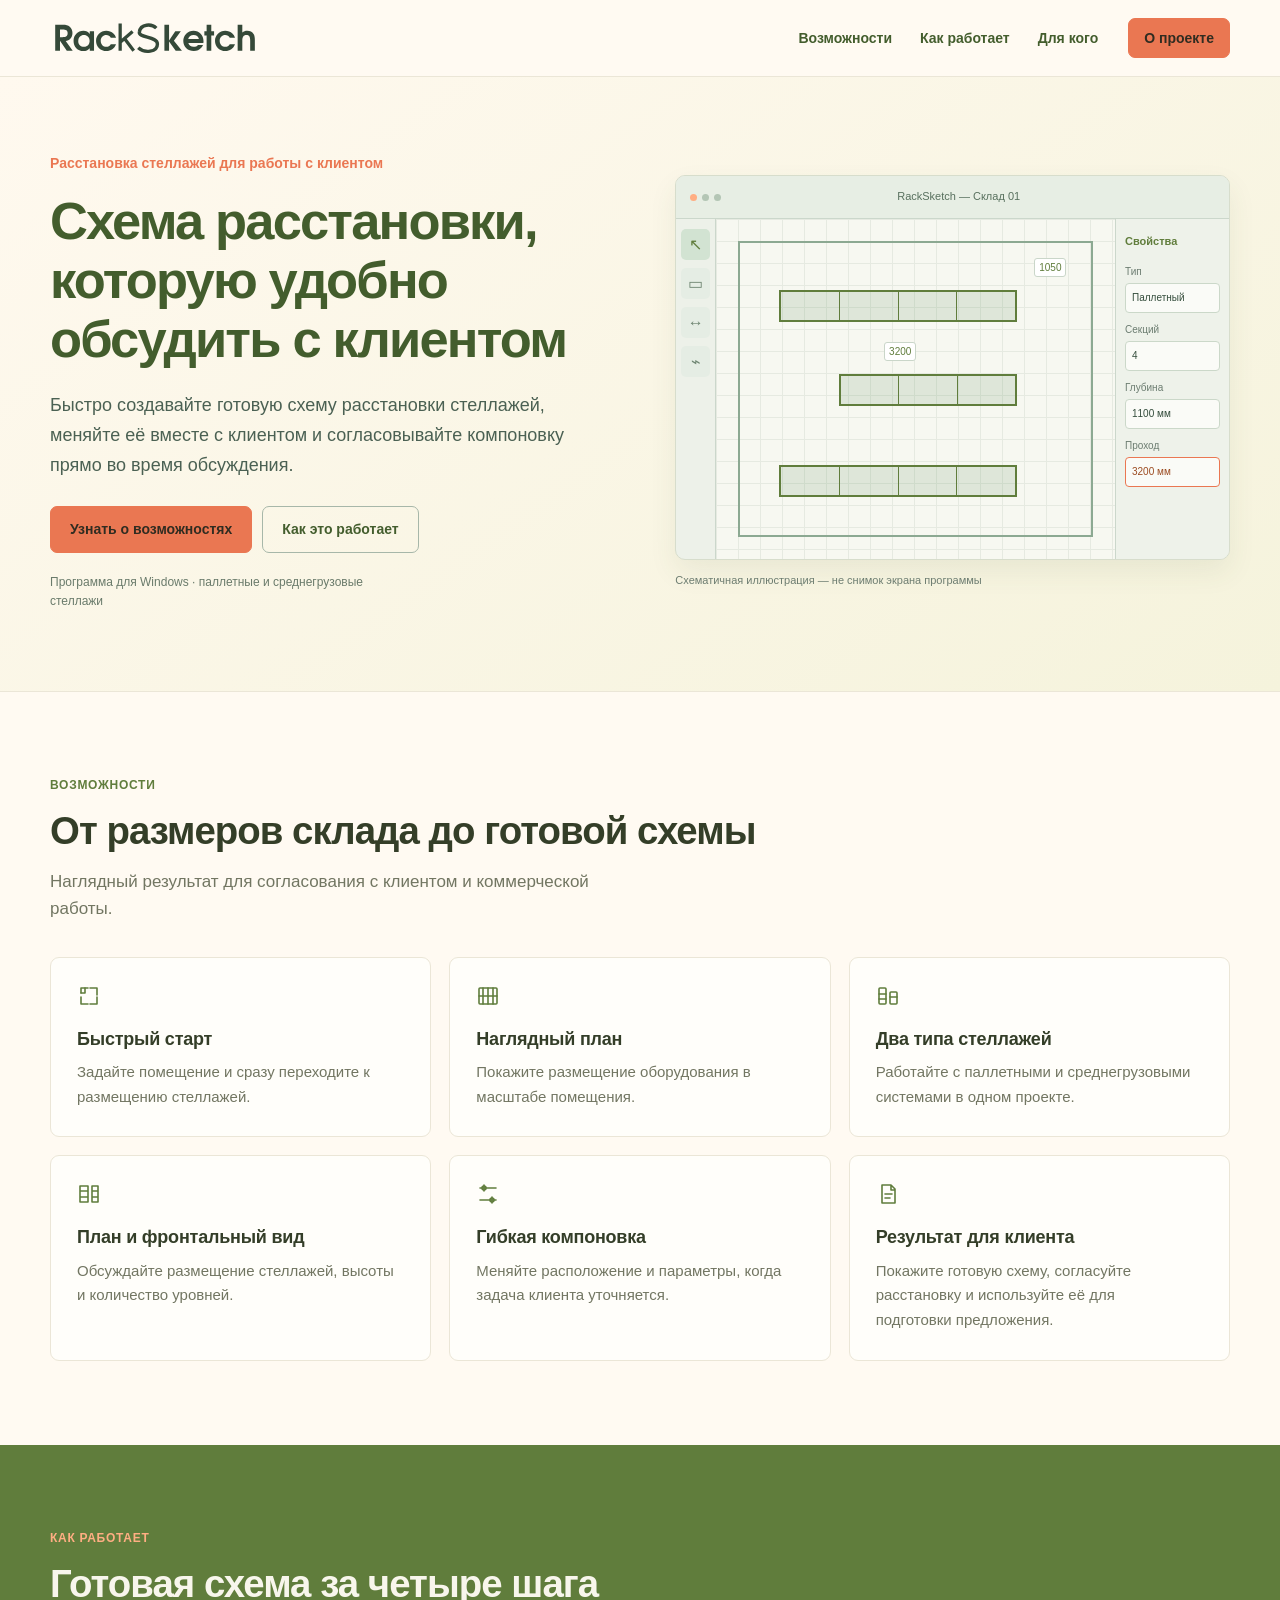
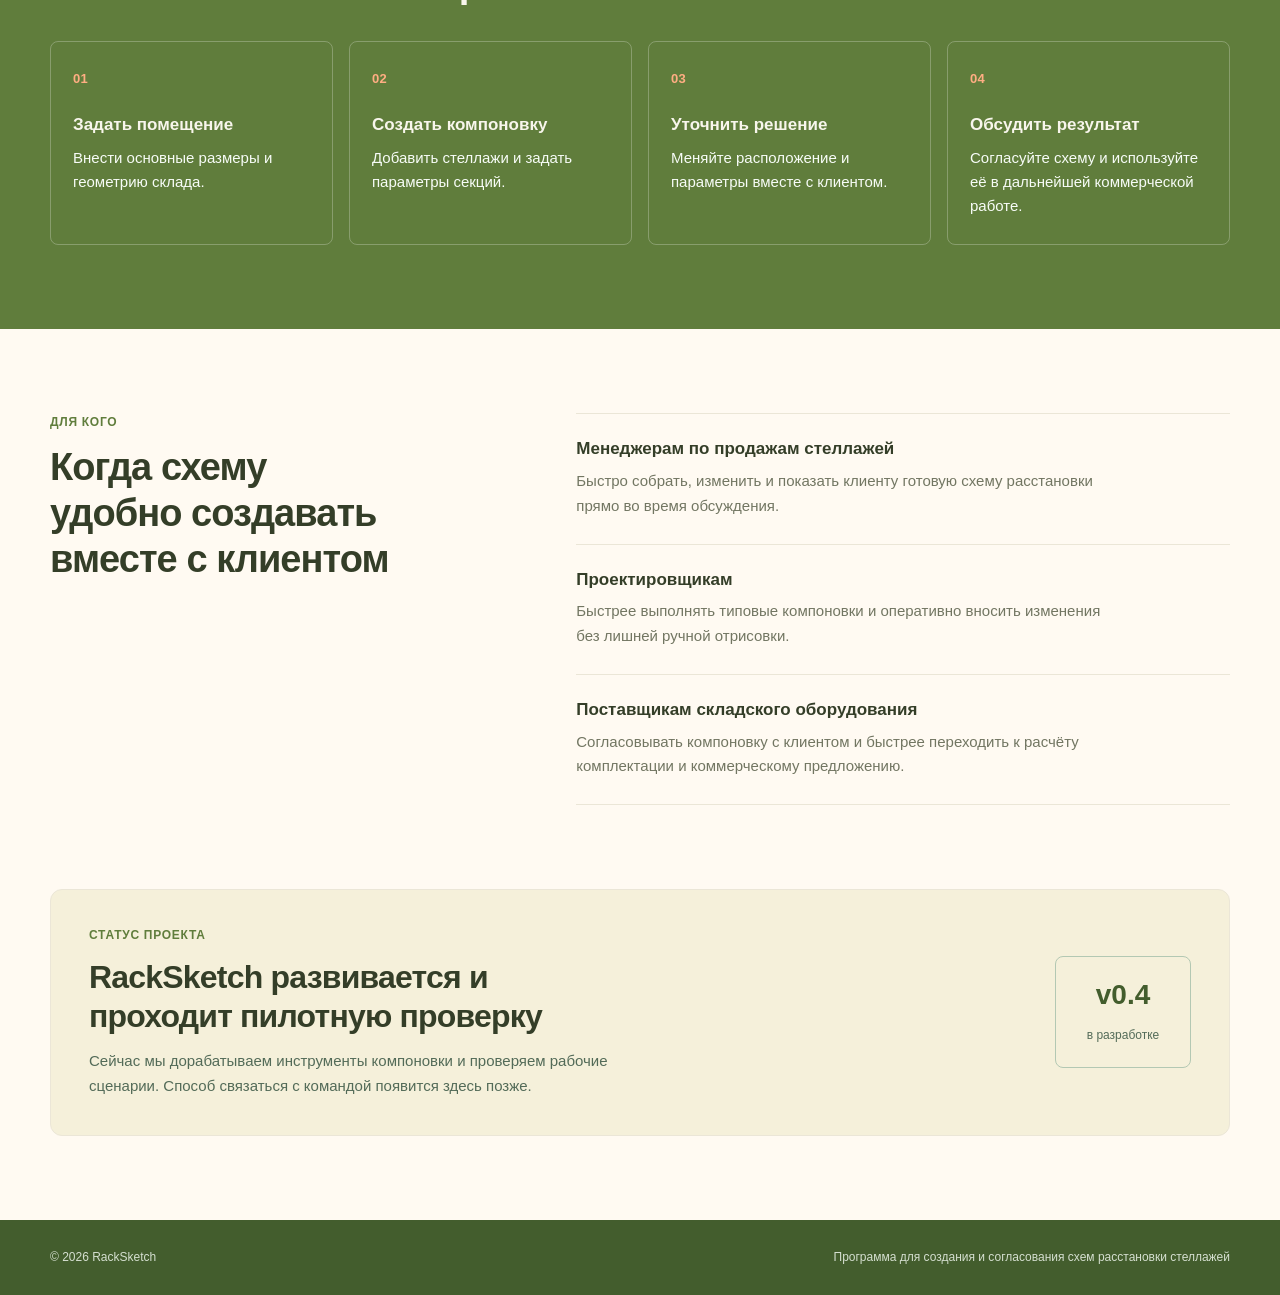
==== preview.html @ 608ad450 "Add files via upload" ====
<!doctype html>
<html lang="ru">
<head>
  <meta charset="utf-8">
  <meta name="viewport" content="width=device-width, initial-scale=1">
  <title>RackSketch — быстрая расстановка складских стеллажей</title>
  <meta name="description" content="RackSketch — программа для создания готовой схемы расстановки стеллажей. Меняйте компоновку вместе с клиентом и используйте согласованный вариант в коммерческой работе.">
  <meta name="theme-color" content="#607D3C">
  <link rel="icon" href="[data-uri]" type="image/svg+xml">
  <style>
/* RackSketch v0.5 — typography and spacing, olive/coral palette. */
:root {
  --forest: #607d3c;
  --forest-deep: #435d2d;
  --leaf: #799f4b;
  --orange: #ea7752;
  --orange-light: #ffae83;
  --cream: #fffaf2;
  --ink: #343e28;
  --muted: #727662;
  --line: #ebe6d7;
}

* { box-sizing: border-box; }
html { scroll-behavior: smooth; scroll-padding-top: 100px; }
body {
  margin: 0;
  font-family: 'Segoe UI', Arial, sans-serif;
  font-size: 16px;
  line-height: 1.6;
  color: var(--ink);
  background: var(--cream);
}
img, svg { max-width: 100%; }
a:focus-visible { outline: 3px solid var(--forest-deep); outline-offset: 5px; }
.container { width: min(1180px, calc(100% - 48px)); margin-inline: auto; }

/* The existing SVG is used intact. Its internal whitespace is allowed for here. */
.site-header {
  position: sticky;
  top: 0;
  z-index: 20;
  background: var(--cream);
  border-bottom: 1px solid var(--line);
}
.header-inner { min-height: 76px; display: flex; align-items: center; gap: 30px; }
.brand { display: inline-flex; align-items: center; flex: 0 0 auto; text-decoration: none; }
.brand-wordmark { display: block; height: 44px; width: auto; transform: translateY(-2px); }
.nav { display: flex; gap: 28px; margin-left: auto; }
.nav a { color: var(--forest-deep); text-decoration: none; font-size: 14px; font-weight: 600; }
.nav a:hover { text-decoration: underline; text-underline-offset: 5px; }
.button {
  display: inline-flex;
  align-items: center;
  justify-content: center;
  padding: 12px 19px;
  border: 1px solid var(--orange);
  border-radius: 7px;
  background: var(--orange);
  color: #302c21;
  text-decoration: none;
  font-size: 14px;
  font-weight: 650;
  line-height: 1.45;
  transition: background-color .15s ease, border-color .15s ease;
}
.button:hover { background: var(--orange-light); border-color: var(--orange-light); }
.button-small { font-size: 14px; padding: 9px 15px; }
.button-secondary { background: transparent; color: var(--forest-deep); border-color: #a7b7a9; }
.button-secondary:hover { background: #f5eed7; border-color: var(--forest); }

/* Hero: one dominant headline, with a quieter eyebrow and supporting copy. */
.hero {
  background: linear-gradient(145deg, #fff9ef, #f5f3dc);
  border-bottom: 1px solid var(--line);
  padding: 76px 0 80px;
}
.hero-grid { display: grid; grid-template-columns: minmax(0, 1.02fr) minmax(0, .98fr); gap: 48px; align-items: center; }
.hero-copy { min-width: 0; }
.eyebrow { margin-bottom: 14px; color: var(--forest); font-size: 12px; font-weight: 650; letter-spacing: .06em; line-height: 1.5; }
.hero-eyebrow { color: var(--orange); font-size: 14px; font-weight: 650; letter-spacing: 0; line-height: 1.5; margin-bottom: 18px; }
h1 {
  margin: 0 0 23px;
  color: var(--forest-deep);
  font-size: clamp(38px, 4.1vw, 54px);
  font-weight: 700;
  line-height: 1.12;
  letter-spacing: -.035em;
  text-wrap: balance;
}
.hero-text { max-width: 52ch; margin: 0 0 26px; color: #4b6153; font-size: 18px; line-height: 1.65; }
.hero-actions { display: flex; gap: 10px; flex-wrap: wrap; }
.hero-note { max-width: 52ch; margin-top: 20px; color: #6a7b6b; font-size: 12px; line-height: 1.6; }

/* Keep the existing schematic, give it stable geometry and a normal caption. */
.product-preview { min-width: 0; margin: 0; }
.app-card { border: 1px solid #d7ddcc; border-radius: 10px; overflow: hidden; background: #edf1e9; box-shadow: 0 12px 28px rgb(67 93 45 / 8%); }
.mockup-caption { margin-top: 12px; color: #6d7d71; font-size: 11px; line-height: 1.55; text-align: left; }
.app-topbar { min-height: 43px; display: flex; align-items: center; gap: 12px; padding: 0 14px; border-bottom: 1px solid #cbd7cb; background: #e7eee4; }
.dots { display: flex; gap: 5px; flex-shrink: 0; }
.dots span { width: 7px; height: 7px; border-radius: 50%; background: #b4c6b5; }
.dots span:first-child { background: var(--orange-light); }
.app-title { margin-inline: auto; padding-right: 31px; color: #58705e; font-size: 11px; }
.app-body { display: grid; grid-template-columns: 40px minmax(0, 1fr) 114px; height: 340px; }
.toolbar { border-right: 1px solid #cbd7cb; padding: 10px 5px; }
.tool { height: 31px; margin-bottom: 8px; border-radius: 5px; display: grid; place-items: center; color: #6f8672; background: #e5ede4; }
.tool.active { background: #d2e3d2; color: var(--forest); }
.canvas { min-width: 0; position: relative; padding: 22px; background-color: #f7f8f1; background-image: linear-gradient(#e6eae1 1px, transparent 1px), linear-gradient(90deg, #e6eae1 1px, transparent 1px); background-size: 22px 22px; }
.room { position: relative; height: 100%; border: 2px solid #8ca992; }
.rack { position: absolute; width: 68%; height: 32px; border: 2px solid var(--forest); background: rgb(94 143 96 / 17%); display: flex; }
.rack span { flex: 1; min-width: 0; border-right: 1px solid var(--forest); }
.rack span:last-child { border-right: 0; }
.r1 { left: 11%; top: 16%; }
.r2 { left: 28%; top: 45%; width: 51%; }
.r3 { left: 11%; bottom: 13%; }
.dimension { position: absolute; font-size: 10px; line-height: 1.3; color: var(--forest); background: #fff; padding: 2px 4px; border: 1px solid #cad6c9; border-radius: 3px; }
.d1 { left: 41%; top: 34%; }
.d2 { right: 7%; top: 5%; }
.properties { border-left: 1px solid #cbd7cb; padding: 14px 9px; color: #6b7c70; font-size: 10px; background: #eef2ea; }
.prop-title { font-size: 11px; color: var(--forest); font-weight: 650; margin-bottom: 13px; }
.properties label { display: block; margin-top: 9px; }
.field { margin-top: 3px; padding: 6px; background: #fafbf7; border: 1px solid #cbd8c9; border-radius: 4px; color: #344d3c; }
.field.accent { border-color: var(--orange); color: #9c4c22; }

/* The same six cards and four steps, with a common type scale. */
.section { padding: 84px 0; }
.section-heading { max-width: 730px; margin-bottom: 34px; }
.section-heading h2, .two-col h2, .demo-box h2 {
  margin: 0 0 14px;
  font-size: clamp(30px, 3vw, 40px);
  font-weight: 650;
  line-height: 1.2;
  letter-spacing: -.025em;
  text-wrap: balance;
}
.section-heading p { max-width: 64ch; margin: 0; color: var(--muted); font-size: 17px; line-height: 1.6; }
.feature-grid { display: grid; grid-template-columns: repeat(3, minmax(0, 1fr)); gap: 18px; }
.feature-card { padding: 25px 26px 27px; border: 1px solid var(--line); border-radius: 9px; background: #fffefa; }
.feature-card .icon { display: flex; align-items: center; width: 26px; height: 26px; color: var(--forest); }
.feature-card .icon svg { display: block; width: 24px; height: 24px; }
.feature-card h3 { margin: 18px 0 9px; font-size: 18px; font-weight: 650; line-height: 1.35; letter-spacing: -.012em; }
.feature-card p { max-width: 38ch; margin: 0; color: var(--muted); font-size: 15px; line-height: 1.65; }
.section-dark { background: var(--forest); color: #f8f6ec; }
.section-dark .eyebrow { color: var(--orange-light); }
.steps { display: grid; grid-template-columns: repeat(4, minmax(0, 1fr)); gap: 16px; }
.step { padding: 23px 22px 26px; border: 1px solid rgb(255 255 255 / 25%); border-radius: 8px; background: transparent; }
.step span { font-size: 13px; color: var(--orange-light); font-weight: 650; font-variant-numeric: tabular-nums; letter-spacing: .02em; }
.step h3 { margin: 22px 0 10px; font-size: 17px; font-weight: 650; line-height: 1.4; }
.step p { margin: 0; color: #f7fcf7; font-size: 15px; line-height: 1.6; }

/* Long audience copy needs one readable column within each row. */
.two-col { display: grid; grid-template-columns: .82fr 1.18fr; gap: 72px; align-items: start; }
.two-col h2 { max-width: 20ch; font-size: clamp(30px, 3vw, 38px); }
.audience-list { border-top: 1px solid var(--line); }
.audience-list > div { display: grid; gap: 8px; padding: 23px 0 25px; border-bottom: 1px solid var(--line); }
.audience-list strong { font-size: 17px; font-weight: 650; line-height: 1.4; }
.audience-list span { max-width: 65ch; color: var(--muted); font-size: 15px; line-height: 1.65; }
.demo-section { padding-top: 0; }
.demo-box { display: flex; align-items: center; justify-content: space-between; gap: 38px; padding: 36px 38px; border-radius: 12px; background: #f5f0da; border: 1px solid var(--line); }
.demo-box h2 { max-width: 36ch; font-size: clamp(26px, 2.5vw, 32px); }
.demo-box p { max-width: 67ch; margin: 14px 0 0; color: #536b58; font-size: 15px; line-height: 1.65; }
.demo-badge { flex: 0 0 136px; text-align: center; padding: 20px 14px; border: 1px solid #b3c8b3; border-radius: 8px; font-size: 28px; font-weight: 650; line-height: 1.25; color: var(--forest-deep); }
.demo-badge span { display: inline-block; margin-top: 7px; font-size: 12px; font-weight: 500; color: #536b58; }
footer { padding: 28px 0; background: var(--forest-deep); color: #d5dfd0; font-size: 12px; line-height: 1.6; }
.footer-inner { display: flex; align-items: baseline; justify-content: space-between; gap: 20px; }

@media (max-width: 1050px) {
  .hero-grid { gap: 30px; }
  .hero-actions { gap: 9px; }
  .app-body { grid-template-columns: 34px minmax(0, 1fr) 96px; height: 315px; }
  .canvas { padding: 15px; }
  .properties { padding-inline: 7px; }
  .two-col { gap: 44px; }
  .step { padding-inline: 18px; }
}
@media (max-width: 850px) {
  .nav { display: none; }
  .header-inner > .button { margin-left: auto; }
  .hero { padding: 60px 0 64px; }
  .hero-grid { grid-template-columns: 1fr; gap: 36px; }
  .hero-copy { max-width: 650px; }
  h1 { max-width: 22ch; font-size: clamp(38px, 6.5vw, 52px); }
  .product-preview { width: 100%; max-width: 650px; }
  .app-body { height: 335px; grid-template-columns: 40px minmax(0, 1fr) 120px; }
  .canvas { padding: 22px; }
  .feature-grid, .steps { grid-template-columns: repeat(2, minmax(0, 1fr)); }
  .two-col { grid-template-columns: 1fr; gap: 24px; }
  .two-col h2 { max-width: 28ch; margin-bottom: 0; }
}
@media (max-width: 620px) {
  .container { width: calc(100% - 36px); }
  .header-inner { min-height: 68px; gap: 14px; }
  .brand-wordmark { height: 40px; }
  .button-small { display: none; }
  .hero { padding: 42px 0 50px; }
  .hero-grid { gap: 30px; }
  .hero-eyebrow { max-width: 35ch; font-size: 14px; line-height: 1.55; margin-bottom: 15px; }
  h1 { font-size: clamp(34px, 8.6vw, 45px); letter-spacing: -.028em; line-height: 1.14; margin-bottom: 20px; }
  .hero-text { font-size: 17px; line-height: 1.6; margin-bottom: 23px; }
  .hero-note { font-size: 12px; margin-top: 18px; }
  .button { padding: 11px 15px; }
  .app-body { grid-template-columns: 34px minmax(0, 1fr); height: 278px; }
  .properties { display: none; }
  .canvas { padding: 17px; }
  .rack { height: 28px; }
  .mockup-caption { max-width: 42ch; font-size: 11px; }
  .section { padding: 60px 0; }
  .section-heading { margin-bottom: 27px; }
  .section-heading h2, .two-col h2 { font-size: 30px; letter-spacing: -.023em; }
  .section-heading p { font-size: 16px; }
  .feature-grid, .steps { grid-template-columns: 1fr; gap: 13px; }
  .feature-card { padding: 23px; }
  .feature-card h3 { margin-top: 14px; }
  .step { padding: 22px 23px 24px; }
  .step h3 { margin-top: 14px; }
  .audience-list > div { padding-block: 21px; }
  .demo-section { padding-top: 0; }
  .demo-box { padding: 27px 24px; flex-direction: column; align-items: flex-start; gap: 25px; }
  .demo-box h2 { font-size: 27px; }
  .demo-badge { flex-basis: auto; min-width: 130px; padding: 15px 20px; font-size: 25px; }
  .footer-inner { flex-direction: column; gap: 8px; }
}
@media (prefers-reduced-motion: reduce) {
  html { scroll-behavior: auto; }
  .button { transition: none; }
}

</style>
</head>
<body>
  <header class="site-header">
    <div class="container header-inner">
      <a class="brand" href="#top" aria-label="RackSketch">
        <img class="brand-wordmark" src="[data-uri]" width="370" height="78" alt="">
      </a>
      <nav class="nav" aria-label="Разделы сайта">
        <a href="#features">Возможности</a>
        <a href="#workflow">Как работает</a>
        <a href="#audience">Для кого</a>
      </nav>
      <a class="button button-small" href="#demo">О проекте</a>
    </div>
  </header>

  <main id="top">
    <section class="hero">
      <div class="container hero-grid">
        <div class="hero-copy">
          <div class="eyebrow hero-eyebrow">Расстановка стеллажей для работы с клиентом</div>
          <h1>Схема расстановки, которую удобно обсудить с клиентом</h1>
          <p class="hero-text">
            Быстро создавайте готовую схему расстановки стеллажей, меняйте её вместе с клиентом
            и согласовывайте компоновку прямо во время обсуждения.
          </p>
          <div class="hero-actions">
            <a class="button" href="#features">Узнать о возможностях</a>
            <a class="button button-secondary" href="#workflow">Как это работает</a>
          </div>
          <div class="hero-note">
            Программа для Windows · паллетные и среднегрузовые стеллажи
          </div>
        </div>

        <figure class="product-preview">
        <div class="app-card" role="img" aria-label="Схематичная иллюстрация плана склада со стеллажами">
          <div class="app-topbar">
            <div class="dots"><span></span><span></span><span></span></div>
            <div class="app-title">RackSketch — Склад 01</div>
          </div>
          <div class="app-body">
            <aside class="toolbar">
              <div class="tool active">↖</div>
              <div class="tool">▭</div>
              <div class="tool">↔</div>
              <div class="tool">⌁</div>
            </aside>
            <div class="canvas">
              <div class="room">
                <div class="rack r1"><span></span><span></span><span></span><span></span></div>
                <div class="rack r2"><span></span><span></span><span></span></div>
                <div class="rack r3"><span></span><span></span><span></span><span></span></div>
                <div class="dimension d1">3200</div>
                <div class="dimension d2">1050</div>
              </div>
            </div>
            <aside class="properties">
              <div class="prop-title">Свойства</div>
              <label>Тип</label><div class="field">Паллетный</div>
              <label>Секций</label><div class="field">4</div>
              <label>Глубина</label><div class="field">1100 мм</div>
              <label>Проход</label><div class="field accent">3200 мм</div>
            </aside>
          </div>
        </div>
        <figcaption class="mockup-caption">Схематичная иллюстрация — не снимок экрана программы</figcaption>
        </figure>
      </div>
    </section>

    <section class="section" id="features">
      <div class="container">
        <div class="section-heading">
          <div class="eyebrow">ВОЗМОЖНОСТИ</div>
          <h2>От размеров склада до готовой схемы</h2>
          <p>Наглядный результат для согласования с клиентом и коммерческой работы.</p>
        </div>
        <div class="feature-grid">
          <article class="feature-card">
            <div class="icon" aria-hidden="true"><svg viewBox="0 0 24 24" fill="none" stroke="currentColor" stroke-width="1.6" stroke-linecap="round" stroke-linejoin="round"><path d="M4 9V4h7m2 0h7v7m0 2v7h-7m-2 0H4v-7"/><path d="M4 9h4V4"/></svg></div>
            <h3>Быстрый старт</h3>
            <p>Задайте помещение и сразу переходите к размещению стеллажей.</p>
          </article>
          <article class="feature-card">
            <div class="icon" aria-hidden="true"><svg viewBox="0 0 24 24" fill="none" stroke="currentColor" stroke-width="1.6" stroke-linecap="round" stroke-linejoin="round"><rect x="3" y="4" width="18" height="16" rx="1"/><path d="M7 4v16m5-16v16m5-16v16M3 12h18"/></svg></div>
            <h3>Наглядный план</h3>
            <p>Покажите размещение оборудования в масштабе помещения.</p>
          </article>
          <article class="feature-card">
            <div class="icon" aria-hidden="true"><svg viewBox="0 0 24 24" fill="none" stroke="currentColor" stroke-width="1.6" stroke-linecap="round" stroke-linejoin="round"><rect x="3" y="4" width="7" height="16" rx="1"/><rect x="14" y="8" width="7" height="12" rx="1"/><path d="M3 10h7m-7 5h7m4-2h7"/></svg></div>
            <h3>Два типа стеллажей</h3>
            <p>Работайте с паллетными и среднегрузовыми системами в одном проекте.</p>
          </article>
          <article class="feature-card">
            <div class="icon" aria-hidden="true"><svg viewBox="0 0 24 24" fill="none" stroke="currentColor" stroke-width="1.6" stroke-linecap="round" stroke-linejoin="round"><path d="M3 4h8v16H3zM15 4h6v16h-6zM3 9h8m-8 6h8m4-6h6m-6 6h6"/></svg></div>
            <h3>План и фронтальный вид</h3>
            <p>Обсуждайте размещение стеллажей, высоты и количество уровней.</p>
          </article>
          <article class="feature-card">
            <div class="icon" aria-hidden="true"><svg viewBox="0 0 24 24" fill="none" stroke="currentColor" stroke-width="1.6" stroke-linecap="round" stroke-linejoin="round"><path d="M4 6h16M4 18h16M8 3v6m8 6v6"/><circle cx="8" cy="6" r="2"/><circle cx="16" cy="18" r="2"/></svg></div>
            <h3>Гибкая компоновка</h3>
            <p>Меняйте расположение и параметры, когда задача клиента уточняется.</p>
          </article>
          <article class="feature-card">
            <div class="icon" aria-hidden="true"><svg viewBox="0 0 24 24" fill="none" stroke="currentColor" stroke-width="1.6" stroke-linecap="round" stroke-linejoin="round"><path d="M6 3h9l4 4v14H6zM15 3v5h4M9 12h7m-7 4h5"/></svg></div>
            <h3>Результат для клиента</h3>
            <p>Покажите готовую схему, согласуйте расстановку и используйте её для подготовки предложения.</p>
          </article>
        </div>
      </div>
    </section>

    <section class="section section-dark" id="workflow">
      <div class="container">
        <div class="section-heading">
          <div class="eyebrow">КАК РАБОТАЕТ</div>
          <h2>Готовая схема за четыре шага</h2>
        </div>
        <div class="steps">
          <div class="step"><span>01</span><h3>Задать помещение</h3><p>Внести основные размеры и геометрию склада.</p></div>
          <div class="step"><span>02</span><h3>Создать компоновку</h3><p>Добавить стеллажи и задать параметры секций.</p></div>
          <div class="step"><span>03</span><h3>Уточнить решение</h3><p>Меняйте расположение и параметры вместе с клиентом.</p></div>
          <div class="step"><span>04</span><h3>Обсудить результат</h3><p>Согласуйте схему и используйте её в дальнейшей коммерческой работе.</p></div>
        </div>
      </div>
    </section>

    <section class="section" id="audience">
      <div class="container two-col">
        <div>
          <div class="eyebrow">ДЛЯ КОГО</div>
          <h2>Когда схему удобно создавать вместе с клиентом</h2>
        </div>
        <div class="audience-list">
          <div><strong>Менеджерам по продажам стеллажей</strong><span>Быстро собрать, изменить и показать клиенту готовую схему расстановки прямо во время обсуждения.</span></div>
          <div><strong>Проектировщикам</strong><span>Быстрее выполнять типовые компоновки и оперативно вносить изменения без лишней ручной отрисовки.</span></div>
          <div><strong>Поставщикам складского оборудования</strong><span>Согласовывать компоновку с клиентом и быстрее переходить к расчёту комплектации и коммерческому предложению.</span></div>
        </div>
      </div>
    </section>

    <section class="section demo-section" id="demo">
      <div class="container demo-box">
        <div>
          <div class="eyebrow">СТАТУС ПРОЕКТА</div>
          <h2>RackSketch развивается и проходит пилотную проверку</h2>
          <p>
            Сейчас мы дорабатываем инструменты компоновки и проверяем рабочие сценарии.
            Способ связаться с командой появится здесь позже.
          </p>
        </div>
        <div class="demo-badge">v0.4<br><span>в разработке</span></div>
      </div>
    </section>
  </main>

  <footer>
    <div class="container footer-inner">
      <span>© 2026 RackSketch</span>
      <span>Программа для создания и согласования схем расстановки стеллажей</span>
    </div>
  </footer>
</body>
</html>
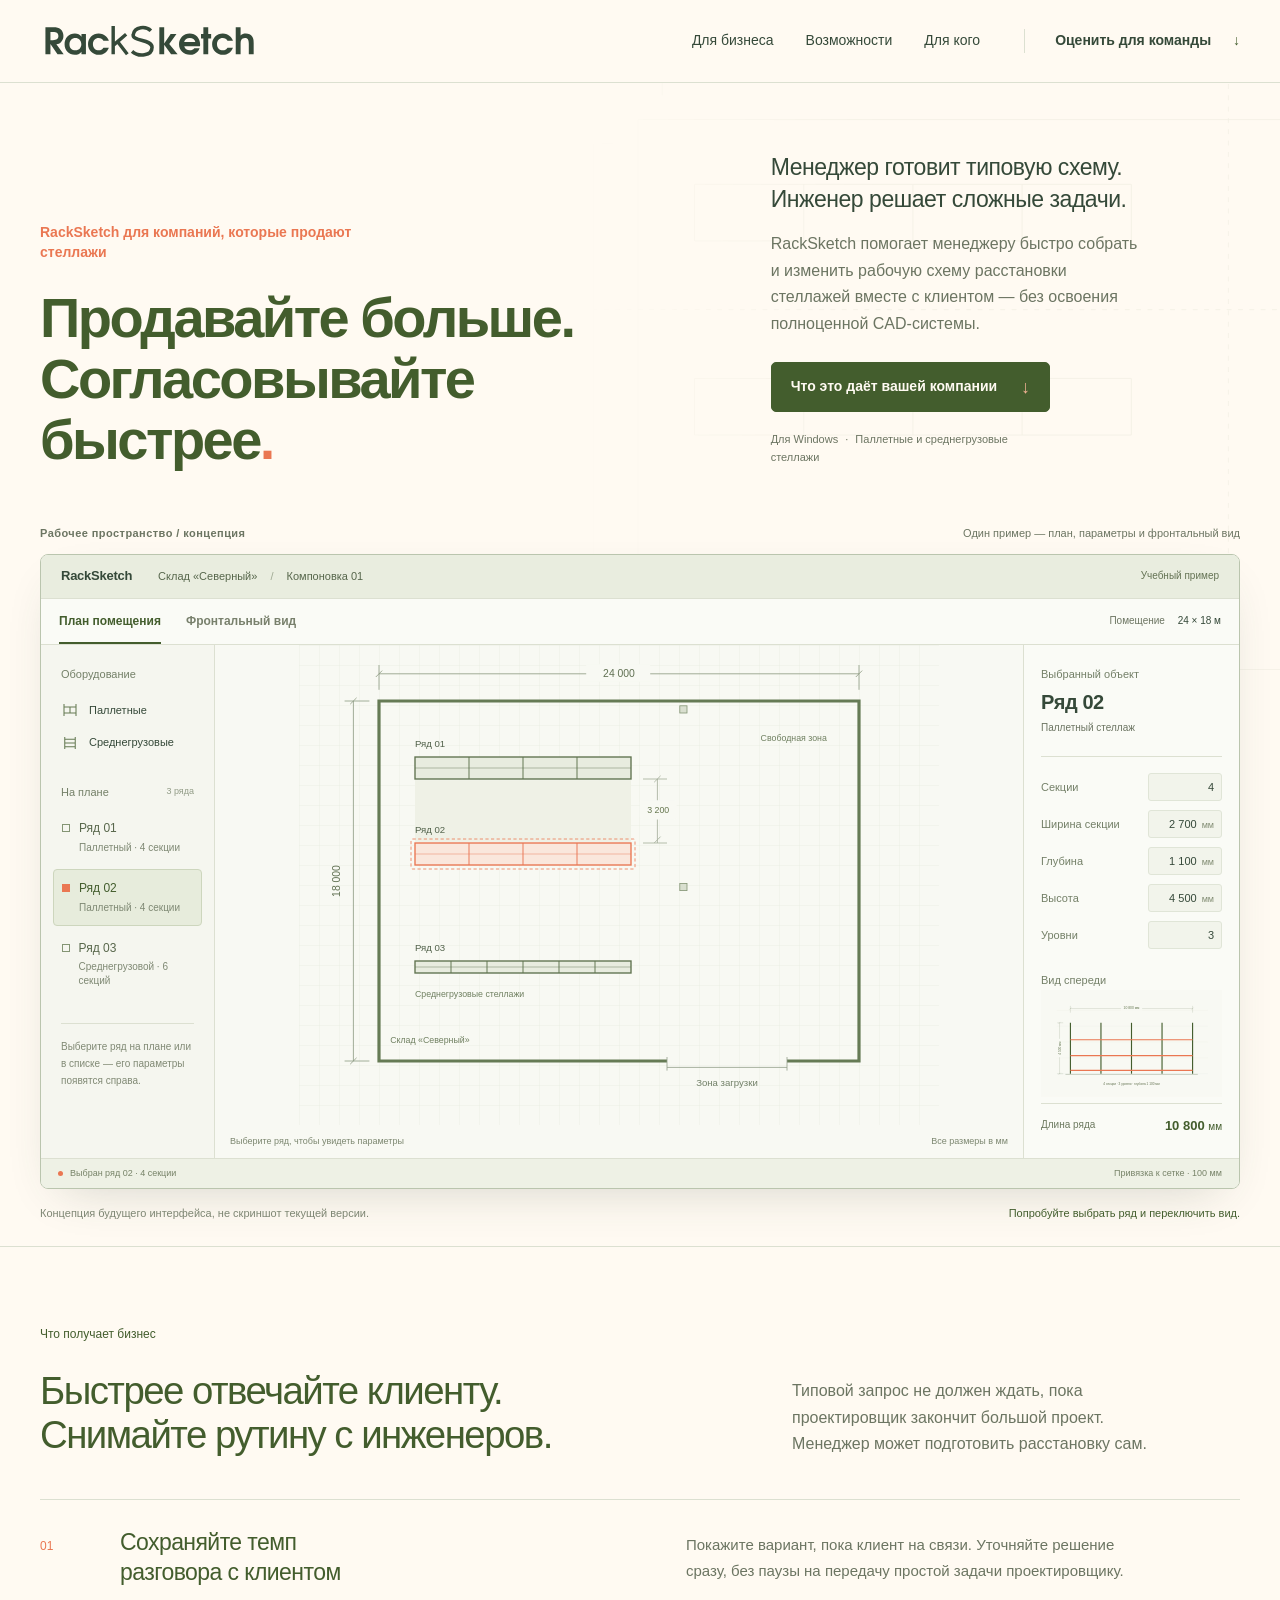
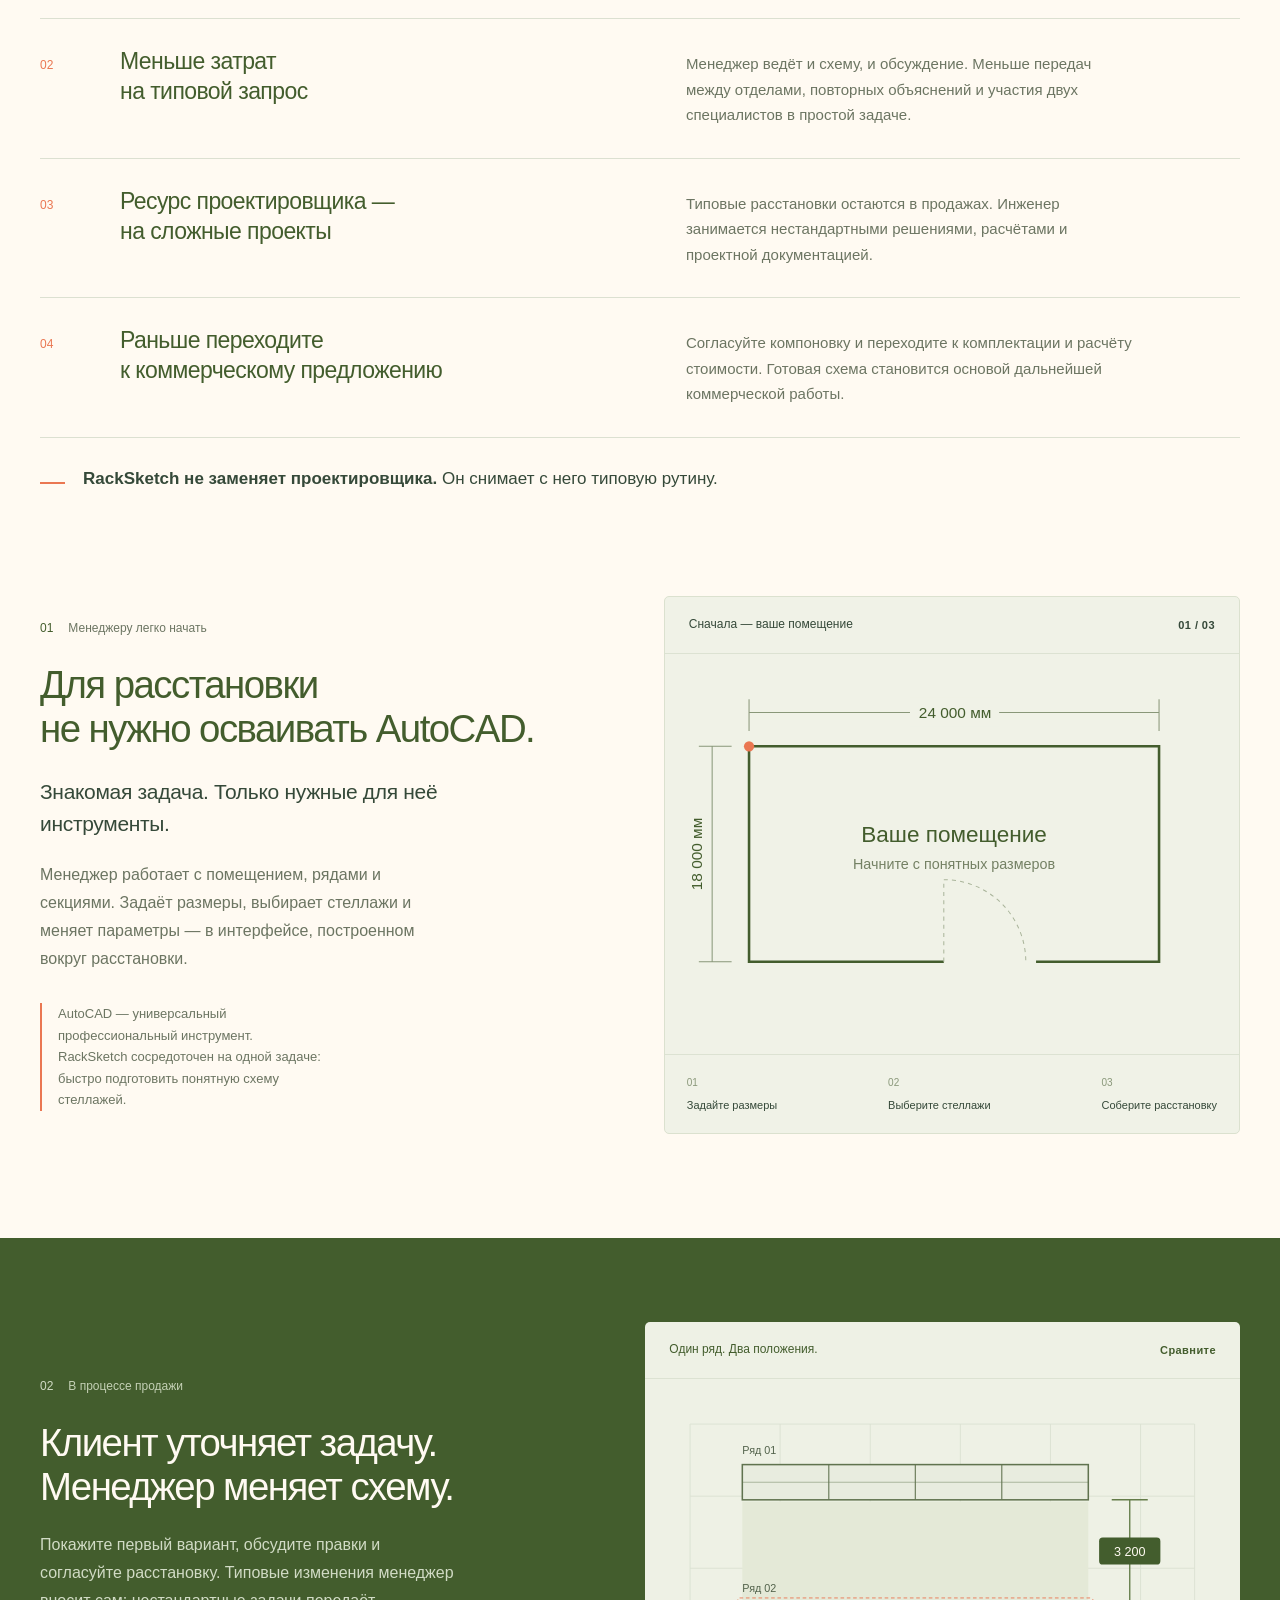
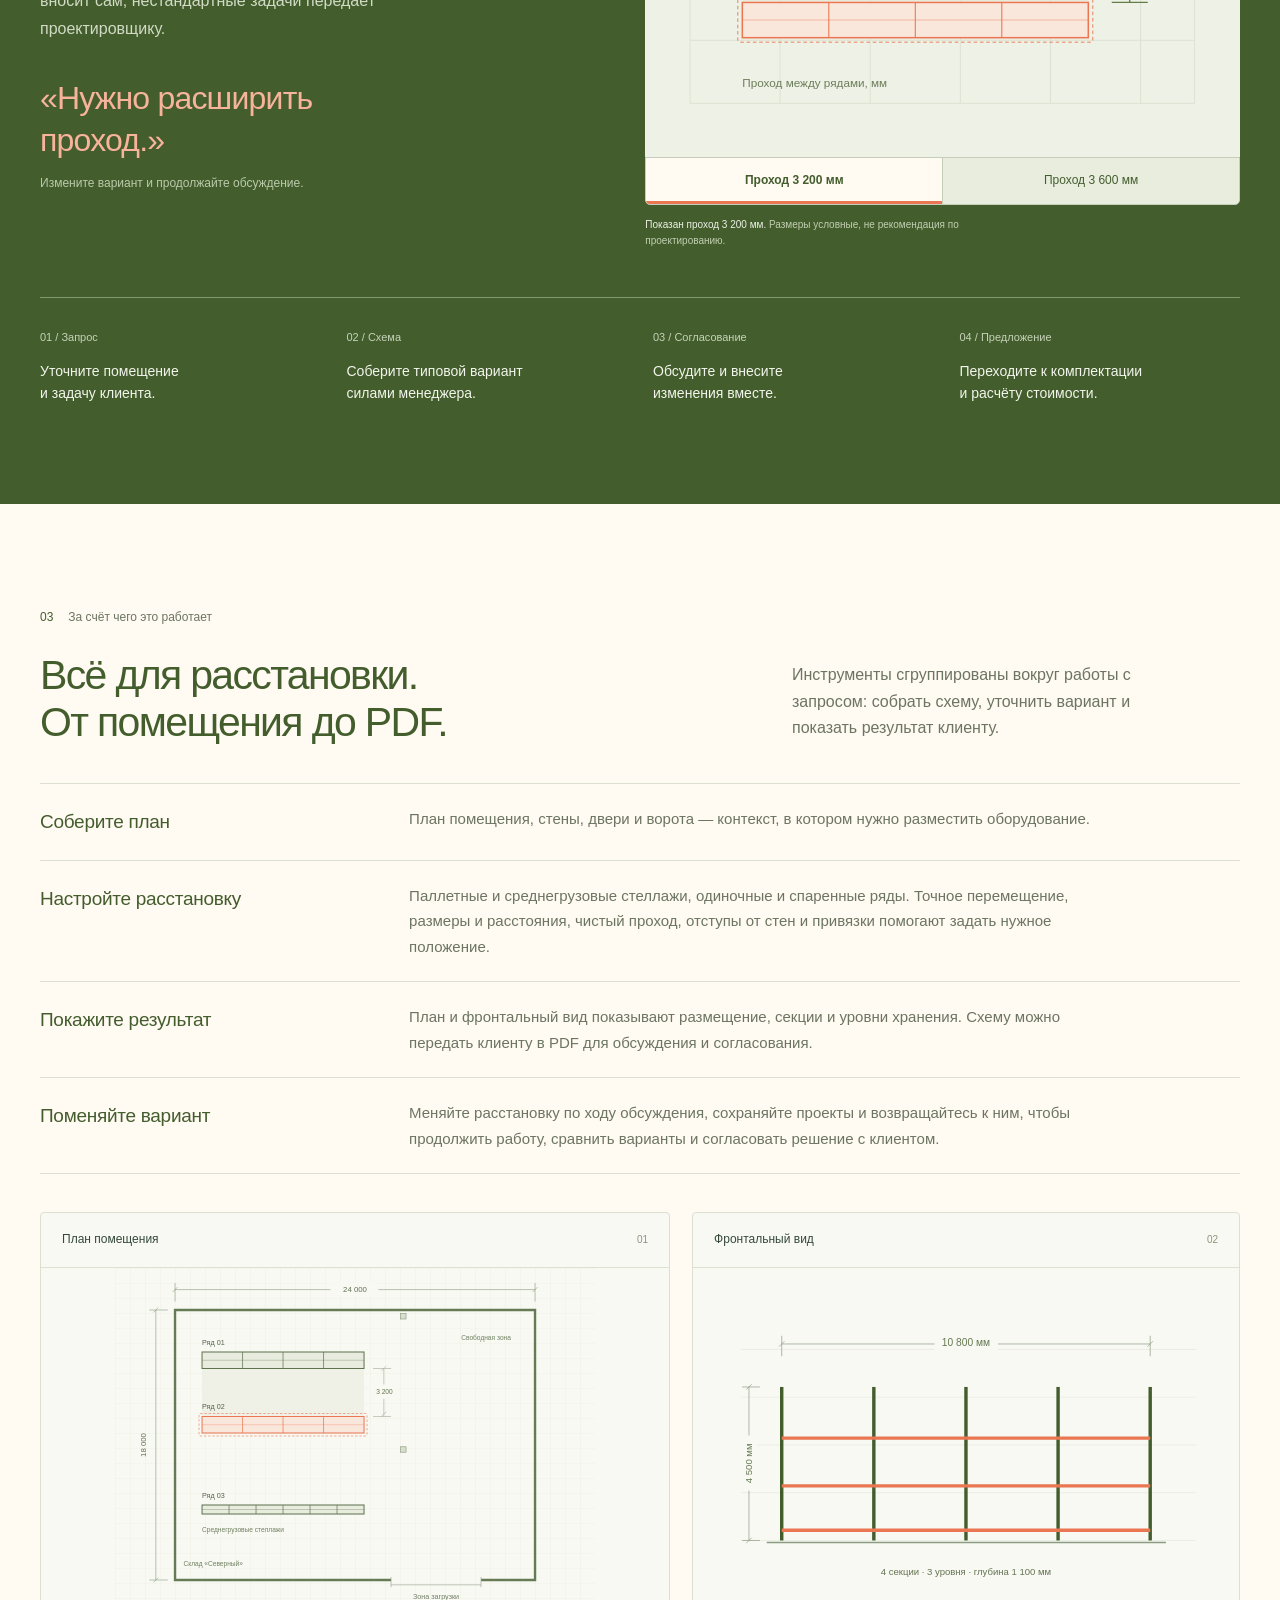
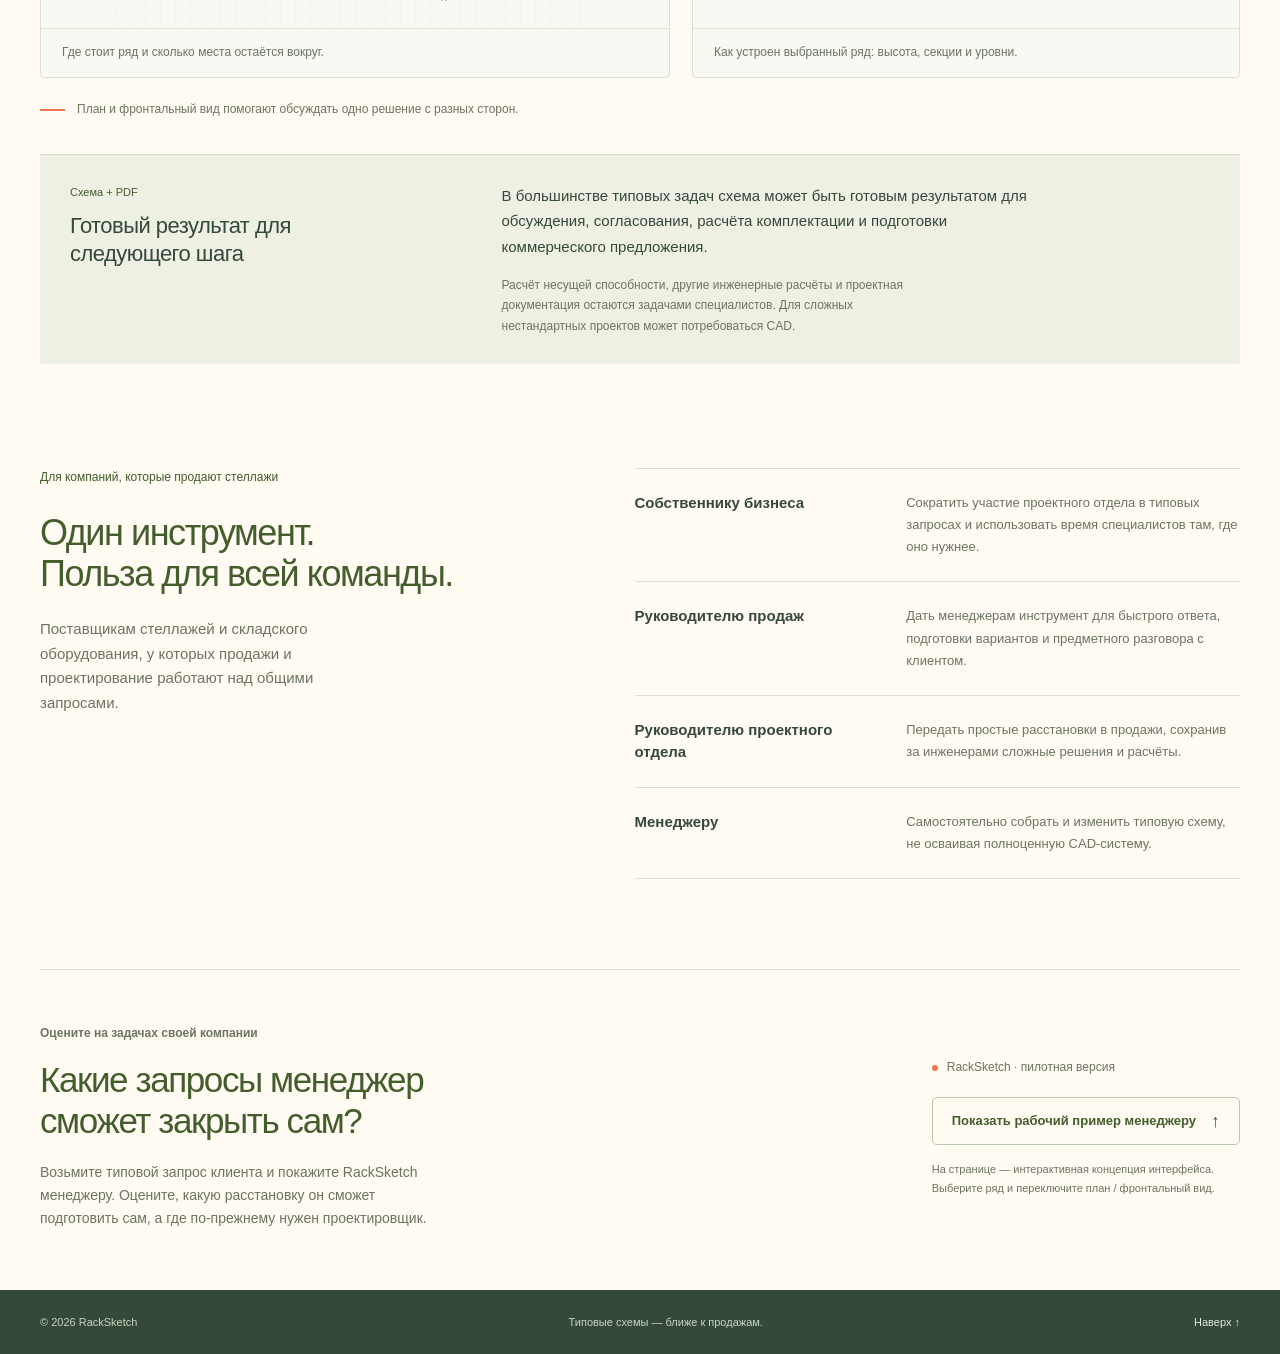
==== commit 0ad33391: "Add files via upload" ====
--- a/preview.html
+++ b/preview.html
@@ -3,391 +3,298 @@
 <head>
   <meta charset="utf-8">
   <meta name="viewport" content="width=device-width, initial-scale=1">
-  <title>RackSketch — быстрая расстановка складских стеллажей</title>
-  <meta name="description" content="RackSketch — программа для создания готовой схемы расстановки стеллажей. Меняйте компоновку вместе с клиентом и используйте согласованный вариант в коммерческой работе.">
-  <meta name="theme-color" content="#607D3C">
+  <title>RackSketch — готовая схема клиенту без очереди к проектировщику</title>
+  <meta name="description" content="RackSketch помогает менеджерам готовить и согласовывать типовые схемы расстановки стеллажей без очереди к проектировщику. Меньше рутины у инженеров, быстрее переход к коммерческому предложению.">
+  <meta name="theme-color" content="#435D2D">
   <link rel="icon" href="[data-uri]" type="image/svg+xml">
   <style>
-/* RackSketch v0.5 — typography and spacing, olive/coral palette. */
-:root {
-  --forest: #607d3c;
-  --forest-deep: #435d2d;
-  --leaf: #799f4b;
-  --orange: #ea7752;
-  --orange-light: #ffae83;
-  --cream: #fffaf2;
-  --ink: #343e28;
-  --muted: #727662;
-  --line: #ebe6d7;
-}
-
-* { box-sizing: border-box; }
-html { scroll-behavior: smooth; scroll-padding-top: 100px; }
-body {
-  margin: 0;
-  font-family: 'Segoe UI', Arial, sans-serif;
-  font-size: 16px;
-  line-height: 1.6;
-  color: var(--ink);
-  background: var(--cream);
-}
-img, svg { max-width: 100%; }
-a:focus-visible { outline: 3px solid var(--forest-deep); outline-offset: 5px; }
-.container { width: min(1180px, calc(100% - 48px)); margin-inline: auto; }
-
-/* The existing SVG is used intact. Its internal whitespace is allowed for here. */
-.site-header {
-  position: sticky;
-  top: 0;
-  z-index: 20;
-  background: var(--cream);
-  border-bottom: 1px solid var(--line);
-}
-.header-inner { min-height: 76px; display: flex; align-items: center; gap: 30px; }
-.brand { display: inline-flex; align-items: center; flex: 0 0 auto; text-decoration: none; }
-.brand-wordmark { display: block; height: 44px; width: auto; transform: translateY(-2px); }
-.nav { display: flex; gap: 28px; margin-left: auto; }
-.nav a { color: var(--forest-deep); text-decoration: none; font-size: 14px; font-weight: 600; }
-.nav a:hover { text-decoration: underline; text-underline-offset: 5px; }
-.button {
-  display: inline-flex;
-  align-items: center;
-  justify-content: center;
-  padding: 12px 19px;
-  border: 1px solid var(--orange);
-  border-radius: 7px;
-  background: var(--orange);
-  color: #302c21;
-  text-decoration: none;
-  font-size: 14px;
-  font-weight: 650;
-  line-height: 1.45;
-  transition: background-color .15s ease, border-color .15s ease;
-}
-.button:hover { background: var(--orange-light); border-color: var(--orange-light); }
-.button-small { font-size: 14px; padding: 9px 15px; }
-.button-secondary { background: transparent; color: var(--forest-deep); border-color: #a7b7a9; }
-.button-secondary:hover { background: #f5eed7; border-color: var(--forest); }
-
-/* Hero: one dominant headline, with a quieter eyebrow and supporting copy. */
-.hero {
-  background: linear-gradient(145deg, #fff9ef, #f5f3dc);
-  border-bottom: 1px solid var(--line);
-  padding: 76px 0 80px;
-}
-.hero-grid { display: grid; grid-template-columns: minmax(0, 1.02fr) minmax(0, .98fr); gap: 48px; align-items: center; }
-.hero-copy { min-width: 0; }
-.eyebrow { margin-bottom: 14px; color: var(--forest); font-size: 12px; font-weight: 650; letter-spacing: .06em; line-height: 1.5; }
-.hero-eyebrow { color: var(--orange); font-size: 14px; font-weight: 650; letter-spacing: 0; line-height: 1.5; margin-bottom: 18px; }
-h1 {
-  margin: 0 0 23px;
-  color: var(--forest-deep);
-  font-size: clamp(38px, 4.1vw, 54px);
-  font-weight: 700;
-  line-height: 1.12;
-  letter-spacing: -.035em;
-  text-wrap: balance;
-}
-.hero-text { max-width: 52ch; margin: 0 0 26px; color: #4b6153; font-size: 18px; line-height: 1.65; }
-.hero-actions { display: flex; gap: 10px; flex-wrap: wrap; }
-.hero-note { max-width: 52ch; margin-top: 20px; color: #6a7b6b; font-size: 12px; line-height: 1.6; }
-
-/* Keep the existing schematic, give it stable geometry and a normal caption. */
-.product-preview { min-width: 0; margin: 0; }
-.app-card { border: 1px solid #d7ddcc; border-radius: 10px; overflow: hidden; background: #edf1e9; box-shadow: 0 12px 28px rgb(67 93 45 / 8%); }
-.mockup-caption { margin-top: 12px; color: #6d7d71; font-size: 11px; line-height: 1.55; text-align: left; }
-.app-topbar { min-height: 43px; display: flex; align-items: center; gap: 12px; padding: 0 14px; border-bottom: 1px solid #cbd7cb; background: #e7eee4; }
-.dots { display: flex; gap: 5px; flex-shrink: 0; }
-.dots span { width: 7px; height: 7px; border-radius: 50%; background: #b4c6b5; }
-.dots span:first-child { background: var(--orange-light); }
-.app-title { margin-inline: auto; padding-right: 31px; color: #58705e; font-size: 11px; }
-.app-body { display: grid; grid-template-columns: 40px minmax(0, 1fr) 114px; height: 340px; }
-.toolbar { border-right: 1px solid #cbd7cb; padding: 10px 5px; }
-.tool { height: 31px; margin-bottom: 8px; border-radius: 5px; display: grid; place-items: center; color: #6f8672; background: #e5ede4; }
-.tool.active { background: #d2e3d2; color: var(--forest); }
-.canvas { min-width: 0; position: relative; padding: 22px; background-color: #f7f8f1; background-image: linear-gradient(#e6eae1 1px, transparent 1px), linear-gradient(90deg, #e6eae1 1px, transparent 1px); background-size: 22px 22px; }
-.room { position: relative; height: 100%; border: 2px solid #8ca992; }
-.rack { position: absolute; width: 68%; height: 32px; border: 2px solid var(--forest); background: rgb(94 143 96 / 17%); display: flex; }
-.rack span { flex: 1; min-width: 0; border-right: 1px solid var(--forest); }
-.rack span:last-child { border-right: 0; }
-.r1 { left: 11%; top: 16%; }
-.r2 { left: 28%; top: 45%; width: 51%; }
-.r3 { left: 11%; bottom: 13%; }
-.dimension { position: absolute; font-size: 10px; line-height: 1.3; color: var(--forest); background: #fff; padding: 2px 4px; border: 1px solid #cad6c9; border-radius: 3px; }
-.d1 { left: 41%; top: 34%; }
-.d2 { right: 7%; top: 5%; }
-.properties { border-left: 1px solid #cbd7cb; padding: 14px 9px; color: #6b7c70; font-size: 10px; background: #eef2ea; }
-.prop-title { font-size: 11px; color: var(--forest); font-weight: 650; margin-bottom: 13px; }
-.properties label { display: block; margin-top: 9px; }
-.field { margin-top: 3px; padding: 6px; background: #fafbf7; border: 1px solid #cbd8c9; border-radius: 4px; color: #344d3c; }
-.field.accent { border-color: var(--orange); color: #9c4c22; }
-
-/* The same six cards and four steps, with a common type scale. */
-.section { padding: 84px 0; }
-.section-heading { max-width: 730px; margin-bottom: 34px; }
-.section-heading h2, .two-col h2, .demo-box h2 {
-  margin: 0 0 14px;
-  font-size: clamp(30px, 3vw, 40px);
-  font-weight: 650;
-  line-height: 1.2;
-  letter-spacing: -.025em;
-  text-wrap: balance;
-}
-.section-heading p { max-width: 64ch; margin: 0; color: var(--muted); font-size: 17px; line-height: 1.6; }
-.feature-grid { display: grid; grid-template-columns: repeat(3, minmax(0, 1fr)); gap: 18px; }
-.feature-card { padding: 25px 26px 27px; border: 1px solid var(--line); border-radius: 9px; background: #fffefa; }
-.feature-card .icon { display: flex; align-items: center; width: 26px; height: 26px; color: var(--forest); }
-.feature-card .icon svg { display: block; width: 24px; height: 24px; }
-.feature-card h3 { margin: 18px 0 9px; font-size: 18px; font-weight: 650; line-height: 1.35; letter-spacing: -.012em; }
-.feature-card p { max-width: 38ch; margin: 0; color: var(--muted); font-size: 15px; line-height: 1.65; }
-.section-dark { background: var(--forest); color: #f8f6ec; }
-.section-dark .eyebrow { color: var(--orange-light); }
-.steps { display: grid; grid-template-columns: repeat(4, minmax(0, 1fr)); gap: 16px; }
-.step { padding: 23px 22px 26px; border: 1px solid rgb(255 255 255 / 25%); border-radius: 8px; background: transparent; }
-.step span { font-size: 13px; color: var(--orange-light); font-weight: 650; font-variant-numeric: tabular-nums; letter-spacing: .02em; }
-.step h3 { margin: 22px 0 10px; font-size: 17px; font-weight: 650; line-height: 1.4; }
-.step p { margin: 0; color: #f7fcf7; font-size: 15px; line-height: 1.6; }
-
-/* Long audience copy needs one readable column within each row. */
-.two-col { display: grid; grid-template-columns: .82fr 1.18fr; gap: 72px; align-items: start; }
-.two-col h2 { max-width: 20ch; font-size: clamp(30px, 3vw, 38px); }
-.audience-list { border-top: 1px solid var(--line); }
-.audience-list > div { display: grid; gap: 8px; padding: 23px 0 25px; border-bottom: 1px solid var(--line); }
-.audience-list strong { font-size: 17px; font-weight: 650; line-height: 1.4; }
-.audience-list span { max-width: 65ch; color: var(--muted); font-size: 15px; line-height: 1.65; }
-.demo-section { padding-top: 0; }
-.demo-box { display: flex; align-items: center; justify-content: space-between; gap: 38px; padding: 36px 38px; border-radius: 12px; background: #f5f0da; border: 1px solid var(--line); }
-.demo-box h2 { max-width: 36ch; font-size: clamp(26px, 2.5vw, 32px); }
-.demo-box p { max-width: 67ch; margin: 14px 0 0; color: #536b58; font-size: 15px; line-height: 1.65; }
-.demo-badge { flex: 0 0 136px; text-align: center; padding: 20px 14px; border: 1px solid #b3c8b3; border-radius: 8px; font-size: 28px; font-weight: 650; line-height: 1.25; color: var(--forest-deep); }
-.demo-badge span { display: inline-block; margin-top: 7px; font-size: 12px; font-weight: 500; color: #536b58; }
-footer { padding: 28px 0; background: var(--forest-deep); color: #d5dfd0; font-size: 12px; line-height: 1.6; }
-.footer-inner { display: flex; align-items: baseline; justify-content: space-between; gap: 20px; }
-
-@media (max-width: 1050px) {
-  .hero-grid { gap: 30px; }
-  .hero-actions { gap: 9px; }
-  .app-body { grid-template-columns: 34px minmax(0, 1fr) 96px; height: 315px; }
-  .canvas { padding: 15px; }
-  .properties { padding-inline: 7px; }
-  .two-col { gap: 44px; }
-  .step { padding-inline: 18px; }
-}
-@media (max-width: 850px) {
-  .nav { display: none; }
-  .header-inner > .button { margin-left: auto; }
-  .hero { padding: 60px 0 64px; }
-  .hero-grid { grid-template-columns: 1fr; gap: 36px; }
-  .hero-copy { max-width: 650px; }
-  h1 { max-width: 22ch; font-size: clamp(38px, 6.5vw, 52px); }
-  .product-preview { width: 100%; max-width: 650px; }
-  .app-body { height: 335px; grid-template-columns: 40px minmax(0, 1fr) 120px; }
-  .canvas { padding: 22px; }
-  .feature-grid, .steps { grid-template-columns: repeat(2, minmax(0, 1fr)); }
-  .two-col { grid-template-columns: 1fr; gap: 24px; }
-  .two-col h2 { max-width: 28ch; margin-bottom: 0; }
-}
-@media (max-width: 620px) {
-  .container { width: calc(100% - 36px); }
-  .header-inner { min-height: 68px; gap: 14px; }
-  .brand-wordmark { height: 40px; }
-  .button-small { display: none; }
-  .hero { padding: 42px 0 50px; }
-  .hero-grid { gap: 30px; }
-  .hero-eyebrow { max-width: 35ch; font-size: 14px; line-height: 1.55; margin-bottom: 15px; }
-  h1 { font-size: clamp(34px, 8.6vw, 45px); letter-spacing: -.028em; line-height: 1.14; margin-bottom: 20px; }
-  .hero-text { font-size: 17px; line-height: 1.6; margin-bottom: 23px; }
-  .hero-note { font-size: 12px; margin-top: 18px; }
-  .button { padding: 11px 15px; }
-  .app-body { grid-template-columns: 34px minmax(0, 1fr); height: 278px; }
-  .properties { display: none; }
-  .canvas { padding: 17px; }
-  .rack { height: 28px; }
-  .mockup-caption { max-width: 42ch; font-size: 11px; }
-  .section { padding: 60px 0; }
-  .section-heading { margin-bottom: 27px; }
-  .section-heading h2, .two-col h2 { font-size: 30px; letter-spacing: -.023em; }
-  .section-heading p { font-size: 16px; }
-  .feature-grid, .steps { grid-template-columns: 1fr; gap: 13px; }
-  .feature-card { padding: 23px; }
-  .feature-card h3 { margin-top: 14px; }
-  .step { padding: 22px 23px 24px; }
-  .step h3 { margin-top: 14px; }
-  .audience-list > div { padding-block: 21px; }
-  .demo-section { padding-top: 0; }
-  .demo-box { padding: 27px 24px; flex-direction: column; align-items: flex-start; gap: 25px; }
-  .demo-box h2 { font-size: 27px; }
-  .demo-badge { flex-basis: auto; min-width: 130px; padding: 15px 20px; font-size: 25px; }
-  .footer-inner { flex-direction: column; gap: 8px; }
-}
-@media (prefers-reduced-motion: reduce) {
-  html { scroll-behavior: auto; }
-  .button { transition: none; }
-}
-
+/* RackSketch v0.6 — local, dependency-free product page. */
+:root{--olive:#435d2d;--ink:#354939;--muted:#6c7562;--coral:#ea7752;--paper:#fffaf2;--surface:#f3f3e9;--line:#dce0d1;--ease:cubic-bezier(.22,.7,.25,1)}
+*{box-sizing:border-box}html{scroll-behavior:smooth;scroll-padding-top:100px}body{margin:0;background:var(--paper);color:var(--ink);font:16px/1.65 'Segoe UI',Arial,sans-serif;-webkit-font-smoothing:antialiased}button,a{-webkit-tap-highlight-color:transparent}button{font:inherit}a{color:inherit}button{cursor:pointer}img,svg{display:block;max-width:100%}figure,p,h1,h2,h3{margin:0}button:focus-visible,a:focus-visible,[tabindex]:focus-visible{outline:3px solid var(--coral);outline-offset:4px}[hidden]{display:none!important}::selection{background:#f6d8c5;color:var(--ink)}.container{width:min(1224px,calc(100% - 80px));margin-inline:auto}.skip-link{position:fixed;top:8px;left:16px;z-index:100;padding:10px 20px;background:var(--paper);transform:translateY(-160%)}.skip-link:focus{transform:none}
+.site-header{position:sticky;top:0;z-index:20;border-bottom:1px solid var(--line);background:var(--paper)}.header-inner{height:82px;display:flex;align-items:center;gap:44px}.brand{display:flex;align-items:center;flex-shrink:0}.brand img{width:auto;height:46px;transform:translateY(-2px)}.header-inner nav{display:flex;gap:32px;margin-left:auto;font-size:14px}.header-inner a{text-decoration:none}.header-inner nav a{padding-block:10px}.header-inner nav a:hover{text-decoration:underline;text-underline-offset:6px}.header-link{font-size:14px;font-weight:600;border-left:1px solid var(--line);padding-left:30px}.header-link span{margin-left:18px;color:var(--olive)}
+.hero{position:relative;padding:68px 0 0;overflow:hidden;border-bottom:1px solid var(--line)}.warehouse-backdrop{position:absolute;top:-72px;right:-175px;width:890px;height:750px;background:url('[data-uri]') center/contain no-repeat;opacity:.065;pointer-events:none;mask-image:linear-gradient(90deg,transparent,#000 35%)}.hero .container{position:relative}.hero-intro{display:grid;grid-template-columns:1.2fr .8fr;gap:70px;align-items:end;margin-bottom:54px}.eyebrow{font-size:14px;font-weight:600;line-height:1.45;letter-spacing:0;margin-bottom:24px}.coral{color:var(--coral)}h1{font-size:clamp(48px,5.25vw,72px);line-height:1.045;letter-spacing:-.05em;font-weight:600;color:var(--olive)}.full-stop{color:var(--coral)}.hero-copy{max-width:425px;padding-bottom:4px}.hero-description{font-size:24px;line-height:1.4;letter-spacing:-.02em;margin-bottom:16px}.hero-copy>p:not(.hero-description):not(.platform){font-size:17px;line-height:1.65;color:var(--muted);max-width:42ch}.button{display:inline-flex;align-items:center;justify-content:space-between;gap:24px;border:1px solid var(--olive);border-radius:5px;padding:14px 19px;background:var(--olive);color:var(--paper);font-size:14px;font-weight:600;line-height:1.4;text-decoration:none;transition:background-color .2s,border-color .2s}.button:hover{background:#354b24;border-color:#354b24}.button span{color:#f4b295;font-size:18px;line-height:1}.hero-copy .button{margin-top:25px}.platform{font-size:11px;color:var(--muted);margin-top:18px;max-width:44ch}.platform span{padding-inline:4px}.technical-label{font-size:11px;font-weight:600;letter-spacing:.04em}.product-figure{scroll-margin-top:106px}.product-topnote{display:flex;justify-content:space-between;align-items:center;font-size:11px;color:var(--muted);padding-bottom:12px}.product-app{border:1px solid #bac5ae;border-radius:8px;overflow:hidden;background:#fafbf6;box-shadow:0 18px 48px -22px rgb(53 73 57 / 24%)}.app-titlebar{display:flex;align-items:center;gap:26px;min-height:44px;padding:10px 20px;border-bottom:1px solid var(--line);background:#e9eddf;font-size:11px;line-height:1.4}.app-name{font-size:13px;font-weight:650;letter-spacing:-.02em}.project-name{color:#56664b}.project-name span{padding:0 10px;color:#a0aa94}.app-example{margin-left:auto;color:#647354;font-size:10px}.app-commandbar{display:flex;align-items:center;justify-content:space-between;border-bottom:1px solid var(--line);padding:0 18px;gap:12px;min-height:46px;background:#fafbf6}.view-tabs{display:flex;align-self:stretch;gap:25px}.view-tabs button{padding:12px 0 10px;border:0;border-bottom:2px solid transparent;background:transparent;color:#78806c;font-size:12px;font-weight:600}.view-tabs button[aria-selected=true]{color:var(--olive);border-bottom-color:var(--olive)}.room-meta{font-size:10px;color:var(--muted)}.room-meta b{font-weight:500;margin-left:10px;color:var(--ink)}.app-workspace{display:grid;grid-template-columns:174px minmax(0,1fr) 216px;min-height:453px}.app-library{padding:22px 12px 15px;border-right:1px solid var(--line);display:flex;flex-direction:column;background:#f5f6ef}.panel-label{display:block;color:#748068;font-size:11px;line-height:1.4;font-weight:500}.panel-label>span{float:right;color:#929c87;font-size:9px}.library-intro .panel-label{padding-left:8px;margin-bottom:12px}.equipment-type{display:flex;align-items:center;gap:10px;padding:7px 8px;font-size:11px}.equipment-type svg{width:18px;height:18px;stroke:#667b54;stroke-width:1.4;fill:none}.row-list{margin-top:26px}.row-list>.panel-label{padding-inline:8px;margin-bottom:9px}.row-choice{display:flex;align-items:flex-start;gap:9px;width:100%;text-align:left;background:transparent;border:1px solid transparent;border-radius:4px;padding:10px 8px;color:#58674b;font-size:12px;line-height:1.4;margin-top:3px}.row-choice i{margin-top:4px;display:block;width:8px;height:8px;border:1px solid #849574}.row-choice small{display:block;font-size:10px;color:#7f8974;margin-top:4px}.row-choice:hover{background:#e9eddf}.row-choice.is-selected{background:#e7ecdc;border-color:#cdd6bd;color:var(--olive)}.row-choice.is-selected i{border-color:var(--coral);background:var(--coral)}.library-tip{font-size:10px;line-height:1.7;color:#818a75;margin:24px 8px 0;padding-top:14px;border-top:1px solid var(--line)}.app-stage{min-width:0;display:flex;flex-direction:column;position:relative;background:#f8f9f3}.view-panel{flex:1;display:flex;flex-direction:column;justify-content:center;min-height:410px}.view-panel>svg{width:100%;height:auto;max-height:480px}.rack-row[role=button]{cursor:pointer;outline:none}.rack-row[role=button]:focus-visible .row-focus,.rack-row[role=button]:hover .row-focus{opacity:1;stroke-width:2}.rack-row.is-selected .rack-fill{fill:#fae7dc;stroke:var(--coral)}.rack-row.is-selected .rack-lines{stroke:var(--coral)}.rack-row:not(.is-selected) .rack-fill{fill:#e8ecdf;stroke:#60734f}.rack-row:not(.is-selected) .rack-lines{stroke:#60734f}.rack-row.is-selected .row-focus{opacity:1}.rack-row:not(.is-selected) .row-focus{opacity:0}.canvas-caption{display:flex;justify-content:space-between;gap:12px;padding:10px 15px;font-size:9px;line-height:1.5;color:#7c8770}.front-note{font-size:11px;text-align:center;color:#738264;padding:0 0 25px}.app-properties{border-left:1px solid var(--line);padding:22px 17px 15px;background:#fafbf6}.selection-heading{padding-bottom:19px;border-bottom:1px solid var(--line)}.selection-heading h3{font-size:20px;line-height:1.2;font-weight:600;letter-spacing:-.02em;margin:8px 0 6px}.selection-heading p{font-size:10px;color:var(--muted)}.property-list{margin:15px 0 0;display:grid;gap:7px}.property-list>div{display:flex;align-items:center;justify-content:space-between;gap:10px;min-height:30px;font-size:11px}.property-list dt{color:#748068}.property-list dd{margin:0;min-width:74px;text-align:right;background:#f2f4eb;border:1px solid #e0e5d7;border-radius:3px;padding:4px 7px;color:var(--ink);font-size:11px;font-variant-numeric:tabular-nums}.property-list dd small{font-size:9px;color:#828d73;margin-left:5px}.mini-front{margin-top:23px}.mini-front>svg{width:100%;margin-top:2px}.object-total{display:flex;justify-content:space-between;align-items:center;gap:8px;border-top:1px solid var(--line);padding-top:11px;font-size:10px;color:#6d7a60;margin-top:6px}.object-total strong{font-size:13px;color:var(--olive);font-weight:600}.object-total small{font-weight:400;font-size:10px}.app-status{display:flex;justify-content:space-between;gap:12px;border-top:1px solid var(--line);padding:7px 17px;font-size:9px;color:#778368;background:#eef1e5}.app-status>span:first-child{display:flex;align-items:center;gap:7px}.app-status i{width:5px;height:5px;display:inline-block;background:var(--coral);border-radius:50%}.product-figure>figcaption{display:flex;justify-content:space-between;gap:20px;color:#7e8673;font-size:11px;padding:16px 0 24px;line-height:1.55}.interaction-hint{color:var(--olive)}
+/* The story changes composition as the task progresses. */
+.story-section{padding:104px 0}.start-grid{display:grid;grid-template-columns:1fr 1.1fr;gap:100px;align-items:center}.section-index{display:flex;align-items:baseline;gap:15px;font-size:12px;font-weight:500;color:var(--olive);margin-bottom:24px}.section-index>span{color:var(--muted)}h2{font-size:clamp(32px,3.2vw,44px);font-weight:500;line-height:1.15;letter-spacing:-.04em;color:var(--olive);text-wrap:balance}h3{font-weight:600}.section-copy>p:not(.section-index){max-width:47ch;color:var(--muted);margin-top:22px;font-size:16px;line-height:1.75}.section-copy>p.lead{font-size:21px;line-height:1.5;color:var(--ink);letter-spacing:-.015em;margin-top:25px}.section-copy>p.margin-note{font-size:13px;line-height:1.65;max-width:39ch;border-left:2px solid var(--coral);padding-left:16px;margin-top:30px}.start-study{background:#f0f2e7;border:1px solid #dbe1cf;border-radius:5px;overflow:hidden}.study-heading{display:flex;justify-content:space-between;align-items:center;gap:20px;padding:18px 24px;font-size:12px;font-weight:500;border-bottom:1px solid #dce2d2}.start-study>img{width:100%;height:auto}.start-steps{display:flex;justify-content:space-between;list-style:none;margin:0;padding:20px 22px;gap:14px;border-top:1px solid #dce2d2;font-size:11px;line-height:1.5}.start-steps span{display:block;color:#8a987a;font-size:10px;margin-bottom:7px}
+.conversation-section{background:var(--olive);color:var(--paper);padding:84px 0}.conversation-grid{display:grid;grid-template-columns:.94fr 1.06fr;gap:78px;align-items:center}.conversation-section .section-index,.conversation-section .section-index>span{color:#c4d0b5}.conversation-section h2{color:var(--paper);font-size:clamp(32px,3vw,41px)}.conversation-section .section-copy>p{color:#d1dbc5}.conversation-section blockquote{font-size:32px;letter-spacing:-.025em;line-height:1.3;margin:35px 0 0;color:#f8b39b;font-weight:400}.conversation-section .section-copy>p.quote-note{font-size:12px;color:#bacaab;margin-top:12px}.change-study{min-width:0}.change-study .study-heading{background:#eef1e5;border-radius:5px 5px 0 0;color:var(--olive)}.change-canvas{background:#eef1e5}.change-canvas>svg{width:100%}.change-controls{display:flex;gap:1px;background:#c5ceba;border:1px solid #c5ceba;border-radius:0 0 5px 5px;overflow:hidden}.change-controls button{flex:1;border:0;background:#e8edde;color:var(--olive);padding:13px 10px;font-size:12px;transition:background-color .2s}.change-controls button[aria-pressed=true]{background:#fffaf2;font-weight:600;box-shadow:inset 0 -3px var(--coral)}.change-controls button:hover{background:#fffaf2}.change-study figcaption{font-size:10px;line-height:1.6;color:#c1cfb2;padding-top:12px;max-width:60ch}.change-study figcaption span{color:#edf1e7}#moving-row{transition:transform .32s var(--ease)}
+.section-topline{display:grid;grid-template-columns:1.2fr .8fr;gap:80px;align-items:end;margin-bottom:43px}.section-topline>p{color:var(--muted);font-size:16px;max-width:40ch;margin-bottom:5px}.views-comparison{display:grid;grid-template-columns:1.15fr 1fr;gap:22px;align-items:stretch}.views-comparison figure{min-width:0;background:#f8f9f3;border:1px solid var(--line);border-radius:4px;display:flex;flex-direction:column;overflow:hidden}.views-comparison .study-heading{padding:17px 21px}.view-badge{font-size:10px;color:#8b967d}.plan-study>svg{max-height:360px;width:100%;flex:1}.front-study-inner{display:flex;align-items:center;flex:1}.front-study-inner>svg{width:100%;height:auto}.views-comparison figcaption{padding:14px 21px;border-top:1px solid var(--line);font-size:12px;color:var(--muted)}.view-footnote{display:flex;align-items:center;gap:12px;font-size:12px;color:var(--muted);margin-top:22px}.coral-dash{display:block;height:2px;width:25px;background:var(--coral);flex-shrink:0}
+.result-section{padding:90px 0;background:#eef0e4;border-block:1px solid #dce1d1}.result-grid{display:grid;grid-template-columns:1fr 1fr;gap:100px;align-items:center}.layout-sheet{background:#fdfdf8;border:1px solid #d3daca;box-shadow:0 14px 35px -25px #435d2d;max-width:510px;padding:28px 26px 15px}.sheet-heading{display:flex;flex-direction:column;gap:7px;padding-bottom:20px;border-bottom:1px solid var(--line)}.sheet-heading strong{font-size:17px;font-weight:600}.sheet-heading span{color:var(--muted);font-size:11px}.layout-sheet>svg{width:100%;margin:14px 0}.sheet-footer{display:flex;justify-content:space-between;gap:12px;border-top:1px solid var(--line);padding-top:16px;font-size:10px;color:var(--muted)}.layout-sheet figcaption{font-size:10px;color:#8b9580;padding-top:14px}.result-list{list-style:none;padding:0;margin:28px 0 0}.result-list li{display:flex;gap:18px;border-bottom:1px solid #d5ddc8;padding:15px 0}.result-list li>span{font-size:10px;color:#859572;margin-top:5px}.result-list h3{font-size:16px;font-weight:600;line-height:1.4;margin-bottom:5px}.result-list p{font-size:13px;line-height:1.65;color:var(--muted);max-width:42ch}.section-copy>p.scope-note{font-size:11px;line-height:1.7;color:#7b856d;margin-top:22px;max-width:60ch}
+.audience-section{padding:90px 0}.audience-grid{display:grid;grid-template-columns:1fr 1.2fr;gap:90px}.audience-grid h2{font-size:36px}.audience-list article{display:grid;grid-template-columns:.85fr 1.15fr;gap:25px;padding:23px 0;border-top:1px solid var(--line)}.audience-list article:last-child{border-bottom:1px solid var(--line)}.audience-list h3{font-size:15px;line-height:1.5;font-weight:600}.audience-list p{font-size:13px;color:var(--muted);line-height:1.7}.project-section{padding:0 0 60px}.project-inner{display:flex;justify-content:space-between;align-items:center;gap:60px;padding-top:55px;border-top:1px solid var(--line)}.project-inner h2{font-size:36px}.project-inner .eyebrow{font-size:12px;color:var(--muted);margin-bottom:18px}.project-inner>div>p:last-child{color:var(--muted);font-size:14px;max-width:50ch;margin-top:20px}.project-action{flex-shrink:0;max-width:360px}.project-status{display:flex;align-items:center;gap:9px;color:var(--muted);font-size:12px;margin-bottom:19px}.project-status i{display:block;width:6px;height:6px;background:var(--coral);border-radius:50%}.project-action .button{background:transparent;color:var(--olive);border-color:#bbc8ad}.project-action .button:hover{background:#edf1e4}.project-action .button span{color:var(--olive)}.project-inner .project-action>p:last-child{font-size:11px;line-height:1.7;margin-top:15px}footer{padding:23px 0;background:var(--ink);color:#ccd4c3;font-size:11px}.footer-inner{display:flex;justify-content:space-between;gap:30px}.footer-inner>a{color:#e2e9da;text-decoration:none}
+/* Motion only marks a transition; nothing runs continuously. */
+@media(prefers-reduced-motion:no-preference){.warehouse-backdrop{animation:plan-emerge 1.2s var(--ease) both}.reveal-ready{opacity:0;transform:translateY(12px);transition:opacity .55s var(--ease),transform .55s var(--ease)}.reveal-ready.is-visible{opacity:1;transform:none}@keyframes plan-emerge{from{opacity:0;transform:translateY(8px)}to{opacity:.065;transform:none}}}
+@media(min-width:1600px){.container{width:min(1320px,calc(100% - 120px))}.app-workspace{grid-template-columns:184px minmax(0,1fr) 230px}.hero-intro{gap:110px}}
+@media(max-width:1100px){.container{width:calc(100% - 56px)}.hero-intro{gap:45px;grid-template-columns:1.13fr .87fr}h1{font-size:59px}.hero-description{font-size:21px}.app-workspace{grid-template-columns:150px minmax(0,1fr) 188px;min-height:430px}.app-library{padding-inline:7px}.app-properties{padding-inline:12px}.mini-front{margin-top:15px}.view-panel{min-height:390px}.start-grid,.result-grid{gap:58px}.conversation-grid{gap:46px}.section-topline{gap:50px}.audience-grid{gap:50px}.property-list>div{gap:5px}.property-list dd{min-width:65px}.canvas-caption span:first-child{max-width:22ch}}
+@media(max-width:900px){.header-inner{height:74px;gap:25px}.header-inner nav{gap:20px;font-size:13px}.header-link{padding-left:20px}.brand img{height:42px}.hero{padding-top:48px}.hero-intro{gap:28px}h1{font-size:51px}.eyebrow{font-size:13px;max-width:34ch}.hero-description{font-size:20px}.hero-copy>p:not(.hero-description):not(.platform){font-size:15px}.hero-copy .button{font-size:12px;padding:12px 14px;gap:14px}.app-workspace{grid-template-columns:128px minmax(0,1fr) 178px}.row-choice{padding-inline:5px;gap:7px}.row-choice small{font-size:8px}.app-properties{padding:16px 10px}.property-list dt{font-size:9px}.story-section{padding:78px 0}.start-grid{gap:40px}.start-steps{padding:16px;font-size:10px}.section-copy>p.lead{font-size:19px}.section-copy>p:not(.section-index){font-size:15px}.section-copy>p.margin-note{font-size:12px}.conversation-grid{gap:35px}.conversation-section h2{font-size:33px}.conversation-section blockquote{font-size:27px}.section-topline{gap:40px}.section-topline>p{font-size:14px}.views-comparison{gap:16px}.views-comparison figcaption{font-size:11px;padding:12px 17px}.result-grid{gap:46px}.layout-sheet{padding:23px 20px 15px}.audience-grid{grid-template-columns:.9fr 1.1fr;gap:40px}.audience-grid h2{font-size:32px}.audience-list article{display:block}.audience-list h3{margin-bottom:9px}.section-copy>p.scope-note{font-size:11px}.project-inner{gap:40px}.project-inner h2{font-size:32px}.project-action .button{font-size:12px}}
+@media(max-width:760px){.container{width:calc(100% - 40px)}.header-inner{height:68px}.header-inner nav{display:none}.header-link{margin-left:auto;border:0;padding:0}.hero{padding-top:40px}.hero-intro{grid-template-columns:1fr;gap:25px;margin-bottom:34px}.hero-heading .eyebrow{max-width:none;font-size:13px;margin-bottom:20px}h1{font-size:clamp(44px,8vw,62px);line-height:1.04}.hero-copy{max-width:510px}.hero-description{font-size:20px;margin-bottom:10px}.desktop-br{display:none}.hero-copy>p:not(.hero-description):not(.platform){font-size:16px;max-width:46ch}.hero-copy .button{font-size:14px;margin-top:22px}.platform{max-width:none;margin-top:15px;font-size:10px}.warehouse-backdrop{right:-440px;top:25px;opacity:.045}.product-topnote{font-size:10px}.product-topnote>span:last-child{display:none}.app-titlebar{padding:10px 12px;gap:18px}.app-example{display:none}.app-commandbar{padding-inline:12px}.room-meta{display:none}.view-tabs{gap:22px}.app-workspace{display:flex;flex-direction:column}.app-library{order:0;border-right:0;border-bottom:1px solid var(--line);padding:6px 8px}.library-intro,.library-tip,.row-list>.panel-label{display:none}.row-list{display:flex;gap:6px;margin:0}.row-choice{flex:1;min-width:0;margin:0;padding:9px 6px;font-size:11px}.row-choice small{font-size:8px}.row-choice i{width:6px;height:6px;flex-shrink:0}.app-stage{order:1}.view-panel{min-height:0}.view-panel>svg{max-height:none;aspect-ratio:800/600}.view-panel#panel-front>svg{aspect-ratio:800/470}.front-note{padding:0 0 18px}.canvas-caption{padding:8px 11px}.canvas-caption span:first-child{max-width:none}.app-properties{order:2;border-left:0;border-top:1px solid var(--line);padding:14px;display:grid;grid-template-columns:.75fr 1.25fr;column-gap:20px;align-items:start}.selection-heading{border:0;padding:0}.selection-heading h3{font-size:20px}.selection-heading p{font-size:10px}.property-list{margin:0;gap:4px;grid-template-columns:1fr 1fr;column-gap:12px}.property-list>div{display:block;min-height:0;font-size:10px}.property-list dt{font-size:9px;margin-bottom:3px}.property-list dd{min-width:0;font-size:10px;text-align:left;padding:3px 6px}.mini-front{display:none}.object-total{grid-column:1 / -1;margin-top:6px;font-size:10px}.object-total strong{font-size:11px}.app-status>span:last-child{display:none}.app-status{font-size:9px;padding:8px 12px}.product-figure>figcaption{display:block;font-size:10px;padding:12px 0 20px}.product-figure>figcaption>span{display:block}.interaction-hint{margin-top:5px}.start-grid,.conversation-grid,.result-grid{grid-template-columns:1fr;gap:35px}.story-section{padding:63px 0}.section-index{margin-bottom:18px}.section-copy>p:not(.section-index){max-width:53ch}.section-copy>p.margin-note{max-width:44ch}.start-study{max-width:580px;width:100%}.start-study>img{max-height:320px}.start-steps{font-size:11px;padding:18px 20px}.conversation-section{padding:60px 0}.conversation-section h2{font-size:36px}.conversation-section blockquote{font-size:27px;margin-top:25px}.conversation-section blockquote br{display:none}.change-study{max-width:580px;width:100%}.section-topline{grid-template-columns:1fr;gap:22px;margin-bottom:28px}.section-topline>p{max-width:50ch;font-size:15px}.views-comparison{grid-template-columns:1fr}.plan-study>svg{max-height:390px}.front-study-inner>svg{max-height:300px}.views-comparison figcaption{font-size:12px}.view-footnote{align-items:baseline;font-size:11px;max-width:55ch}.result-section{padding:60px 0}.result-grid>.section-copy{grid-row:1}.layout-sheet{max-width:530px;width:100%;margin-top:3px}.layout-sheet>svg{max-height:350px}.section-copy>p.scope-note{font-size:11px}.audience-section{padding:60px 0}.audience-grid{grid-template-columns:1fr;gap:28px}.audience-list article{display:grid;grid-template-columns:.8fr 1.2fr;gap:24px;padding:20px 0}.audience-list h3{font-size:14px;margin:0}.audience-list p{font-size:13px}.project-inner{flex-direction:column;align-items:flex-start;gap:26px;padding-top:40px}.project-action{flex-shrink:1;max-width:none}.project-action .button{font-size:14px}.project-section{padding-bottom:45px}.footer-inner{flex-wrap:wrap;gap:8px 25px}.footer-inner>span:nth-child(2){order:3;flex-basis:100%}.footer-inner>a{margin-left:auto}.reveal-ready{transform:translateY(8px)}}
+@media(max-width:400px){.container{width:calc(100% - 32px)}.brand img{height:38px}.header-link{font-size:12px}.header-link span{margin-left:9px}h1{font-size:43px}.hero-heading .eyebrow{max-width:30ch}.hero-description{font-size:19px}.product-app{border-radius:5px}.project-name{font-size:9px}.project-name span{padding:0 4px}.app-titlebar{gap:12px}.view-tabs{gap:20px}.view-tabs button{font-size:11px}.row-choice{gap:5px;font-size:10px;padding:8px 3px}.row-choice small{font-size:7px}.app-properties{gap:12px;padding:12px}.property-list{gap:6px}.selection-heading h3{font-size:18px}.canvas-caption{font-size:8px;gap:6px}.section-copy>p.lead{font-size:19px}.study-heading{padding:15px 18px;font-size:11px}.start-steps{padding:16px 14px;font-size:10px;gap:10px}.audience-list article{display:block}.audience-list h3{margin-bottom:8px}.conversation-section h2,h2{font-size:32px}.change-controls button{font-size:11px}.sheet-footer{font-size:9px}.project-inner h2{font-size:31px}}
+@media(prefers-reduced-motion:reduce){html{scroll-behavior:auto}*,*::before,*::after{animation:none!important;transition:none!important}.reveal-ready{opacity:1;transform:none}}
+.noscript-note{padding:12px 16px;border:1px solid var(--line);font-size:12px;margin-bottom:12px;color:var(--muted)}
+@media print{.site-header{position:static}.reveal-ready{opacity:1;transform:none}.button,.header-link,.interaction-hint{display:none}body{print-color-adjust:exact}.product-app,.start-study,.change-study,.layout-sheet{break-inside:avoid}}
+
+/* v0.7 — business-first copy and editorial benefit rows. Existing UI is intact. */
+.hero-intro{grid-template-columns:1.24fr .86fr;gap:54px}
+h1{font-size:clamp(43px,4.45vw,62px);line-height:1.09;letter-spacing:-.045em}
+.hero-description{font-size:23px;line-height:1.4}
+.hero-copy>p:not(.hero-description):not(.platform){font-size:16px}
+.hero-heading .eyebrow{max-width:42ch}
+.business-section{padding:78px 0 0}
+.business-heading{display:grid;grid-template-columns:1.2fr .8fr;gap:80px;align-items:end;margin-bottom:42px}
+.business-heading h2{font-size:clamp(30px,3vw,41px)}
+.business-heading>p{font-size:16px;color:var(--muted);max-width:41ch}
+.benefit-rows{border-top:1px solid var(--line)}
+.benefit-rows article{display:grid;grid-template-columns:52px 1fr 1.03fr;gap:28px;padding:28px 0 30px;border-bottom:1px solid var(--line);align-items:baseline}
+.benefit-number{font-size:12px;color:var(--coral);font-variant-numeric:tabular-nums}
+.benefit-rows h3{font-size:23px;font-weight:500;letter-spacing:-.025em;line-height:1.3;color:var(--olive)}
+.benefit-rows p{font-size:15px;color:var(--muted);line-height:1.7;max-width:54ch}
+.engineer-message{display:flex;gap:18px;align-items:baseline;padding:27px 0 0;font-size:17px;line-height:1.6}
+.engineer-message strong{font-weight:600}
+.start-section h2{font-size:clamp(31px,3vw,42px)}
+.sales-flow{list-style:none;display:grid;grid-template-columns:repeat(4,1fr);gap:26px;margin-top:48px;padding:25px 0 0;border-top:1px solid #849971}
+.sales-flow li{padding-right:8px}
+.sales-flow span{font-size:11px;color:#c6d2b9}
+.sales-flow p{font-size:14px;line-height:1.6;color:#f2f5eb;margin-top:10px}
+.task-features{margin:-6px 0 38px;border-top:1px solid var(--line)}
+.task-features article{display:grid;grid-template-columns:.56fr 1.44fr;gap:46px;padding:22px 0;border-bottom:1px solid var(--line)}
+.task-features h3{font-size:19px;font-weight:500;letter-spacing:-.015em;color:var(--olive)}
+.task-features p{font-size:15px;line-height:1.7;color:var(--muted);max-width:85ch}
+.result-summary{display:grid;grid-template-columns:.7fr 1.3fr;gap:50px;background:#eef0e4;border-top:1px solid #d8dfca;padding:28px 30px;margin-top:34px}
+.result-format{display:block;font-size:11px;color:var(--olive);margin-bottom:11px}
+.result-summary h3{font-size:22px;font-weight:500;letter-spacing:-.025em;line-height:1.3;max-width:24ch}
+.result-summary p{font-size:15px;color:var(--ink);line-height:1.7;max-width:64ch}
+.result-summary .scope-note{font-size:12px;line-height:1.7;color:var(--muted);margin-top:16px}
+.audience-section{padding-top:0}
+.audience-intro{font-size:15px;color:var(--muted);max-width:39ch;margin-top:22px}
+.project-inner h2{font-size:35px}
+.project-action{max-width:380px;flex-shrink:1}
+.project-action .button{white-space:normal;font-size:13px;gap:15px}
+@media(max-width:1100px){.hero-intro{gap:38px}h1{font-size:50px}.hero-description{font-size:21px}.business-heading{gap:45px}.benefit-rows article{grid-template-columns:35px 1fr 1.03fr;gap:22px}.benefit-rows h3{font-size:21px}.benefit-rows p{font-size:14px}.project-inner h2{font-size:32px}}
+@media(max-width:900px){h1{font-size:44px}.hero-intro{gap:30px}.hero-description{font-size:20px}.hero-copy>p:not(.hero-description):not(.platform){font-size:15px}.header-inner{gap:20px}.header-inner nav{gap:18px}.header-link{font-size:12px;padding-left:18px}.header-link span{margin-left:8px}.business-heading{grid-template-columns:1.2fr .8fr;gap:32px}.business-heading>p{font-size:14px}.benefit-rows h3{font-size:20px}.engineer-message{font-size:15px}.sales-flow{gap:16px}.sales-flow p{font-size:12px}.task-features article{gap:30px;grid-template-columns:.65fr 1.35fr}.task-features p{font-size:14px}.result-summary{padding:24px;gap:30px}.result-summary p{font-size:14px}.result-summary h3{font-size:20px}}
+@media(max-width:760px){.hero-intro{grid-template-columns:1fr;gap:24px}h1{font-size:clamp(36px,7.2vw,54px);max-width:23ch}.hero-heading .eyebrow{max-width:36ch}.hero-description{font-size:21px}.hero-copy>p:not(.hero-description):not(.platform){font-size:16px}.business-section{padding-top:56px}.business-heading{grid-template-columns:1fr;gap:22px;margin-bottom:28px}.business-heading>p{font-size:15px;max-width:52ch}.benefit-rows article{grid-template-columns:24px 1fr;gap:10px 16px;padding:24px 0}.benefit-rows h3{font-size:23px}.benefit-rows h3 br{display:none}.benefit-rows p{grid-column:2;font-size:14px;max-width:52ch}.engineer-message{align-items:flex-start;font-size:15px;gap:12px;padding-top:24px}.engineer-message .coral-dash{margin-top:12px}.engineer-message strong{display:block}.start-section h2{font-size:34px;max-width:22ch}.sales-flow{grid-template-columns:1fr 1fr;gap:24px;margin-top:32px;padding-top:23px}.sales-flow p{font-size:13px}.task-features article{grid-template-columns:1fr;gap:8px;padding:20px 0}.task-features h3{font-size:20px}.task-features p{font-size:14px}.result-summary{grid-template-columns:1fr;gap:20px;padding:24px 21px}.result-summary h3{font-size:23px;max-width:28ch}.result-summary p{font-size:14px}.audience-intro{max-width:49ch;font-size:14px}.project-inner h2{font-size:32px}.project-action .button{font-size:13px}}
+@media(max-width:400px){.header-link{display:none}h1{font-size:36px;letter-spacing:-.04em}.hero-copy .button{font-size:13px}.business-heading h2{font-size:30px}.benefit-rows h3{font-size:21px}.sales-flow{gap:18px}.sales-flow p{font-size:12px}.sales-flow p br{display:none}.start-section h2{font-size:31px}.project-inner h2{font-size:30px}}
+.hero-heading,.hero-copy{min-width:0}
+@media(max-width:400px){h1{font-size:clamp(29px,8.6vw,34px)}}
+
+
+/* v0.7.1: fit the new sales headline without changing the composition. */
+@media(min-width:1101px){h1{font-size:56px}}
 </style>
+  
 </head>
 <body>
+  <a class="skip-link" href="#main">Перейти к содержанию</a>
   <header class="site-header">
     <div class="container header-inner">
-      <a class="brand" href="#top" aria-label="RackSketch">
-        <img class="brand-wordmark" src="[data-uri]" width="370" height="78" alt="">
-      </a>
-      <nav class="nav" aria-label="Разделы сайта">
-        <a href="#features">Возможности</a>
-        <a href="#workflow">Как работает</a>
-        <a href="#audience">Для кого</a>
-      </nav>
-      <a class="button button-small" href="#demo">О проекте</a>
+      <a class="brand" href="#top" aria-label="RackSketch — на главную"><img src="[data-uri]" width="370" height="78" alt="RackSketch"></a>
+      <nav aria-label="Основная навигация"><a href="#business">Для бизнеса</a><a href="#views">Возможности</a><a href="#audience">Для кого</a></nav>
+      <a class="header-link" href="#project">Оценить для команды <span aria-hidden="true">↓</span></a>
     </div>
   </header>
-
-  <main id="top">
-    <section class="hero">
-      <div class="container hero-grid">
-        <div class="hero-copy">
-          <div class="eyebrow hero-eyebrow">Расстановка стеллажей для работы с клиентом</div>
-          <h1>Схема расстановки, которую удобно обсудить с клиентом</h1>
-          <p class="hero-text">
-            Быстро создавайте готовую схему расстановки стеллажей, меняйте её вместе с клиентом
-            и согласовывайте компоновку прямо во время обсуждения.
-          </p>
-          <div class="hero-actions">
-            <a class="button" href="#features">Узнать о возможностях</a>
-            <a class="button button-secondary" href="#workflow">Как это работает</a>
+  <main id="main">
+    <section class="hero" id="top">
+      <div class="warehouse-backdrop" aria-hidden="true"></div>
+      <div class="container">
+        <div class="hero-intro">
+          <div class="hero-heading">
+            <p class="eyebrow coral">RackSketch для компаний, которые продают стеллажи</p>
+            <h1>Продавайте больше.<br>Согласовывайте<br>быстрее<span class="full-stop">.</span></h1>
           </div>
-          <div class="hero-note">
-            Программа для Windows · паллетные и среднегрузовые стеллажи
+          <div class="hero-copy">
+            <p class="hero-description">Менеджер готовит типовую схему.<br>Инженер решает сложные задачи.</p>
+            <p>RackSketch помогает менеджеру быстро собрать и изменить рабочую схему расстановки стеллажей вместе с клиентом — без освоения полноценной CAD-системы.</p>
+            <a class="button" href="#business">Что это даёт вашей компании <span aria-hidden="true">↓</span></a>
+            <p class="platform">Для Windows <span>·</span> Паллетные и среднегрузовые стеллажи</p>
           </div>
         </div>
-
-        <figure class="product-preview">
-        <div class="app-card" role="img" aria-label="Схематичная иллюстрация плана склада со стеллажами">
-          <div class="app-topbar">
-            <div class="dots"><span></span><span></span><span></span></div>
-            <div class="app-title">RackSketch — Склад 01</div>
+        <figure class="product-figure" id="product">
+          <div class="product-topnote"><span class="technical-label">Рабочее пространство / концепция</span><span>Один пример — план, параметры и фронтальный вид</span></div>
+          <noscript><p class="noscript-note">Схема показана статично. Для выбора рядов и переключения видов включите JavaScript.</p></noscript>
+          <div class="product-app" aria-label="Интерактивная концепция интерфейса RackSketch">
+            <div class="app-titlebar"><span class="app-name">RackSketch</span><span class="project-name">Склад «Северный» <span>/</span> Компоновка 01</span><span class="app-example">Учебный пример</span></div>
+            <div class="app-commandbar">
+              <div class="view-tabs" role="tablist" aria-label="Вид рабочего пространства">
+                <button id="tab-plan" role="tab" aria-selected="true" aria-controls="panel-plan" data-view="plan">План помещения</button>
+                <button id="tab-front" role="tab" aria-selected="false" aria-controls="panel-front" tabindex="-1" data-view="front">Фронтальный вид</button>
+              </div>
+              <span class="room-meta">Помещение <b>24 × 18 м</b></span>
+            </div>
+            <div class="app-workspace">
+              <aside class="app-library" aria-label="Ряды на плане">
+                <div class="library-intro"><span class="panel-label">Оборудование</span><div class="equipment-type"><svg viewBox="0 0 24 24" aria-hidden="true"><path d="M4 4v16M20 4v16M4 8h16M4 16h16M12 8v8"/></svg><span>Паллетные</span></div><div class="equipment-type"><svg viewBox="0 0 24 24" aria-hidden="true"><path d="M5 4v16M19 4v16M5 7h14M5 12h14M5 17h14"/></svg><span>Среднегрузовые</span></div></div>
+                <div class="row-list"><span class="panel-label">На плане <span>3 ряда</span></span><button class="row-choice" data-select-row="01" aria-pressed="false"><i aria-hidden="true"></i><span>Ряд 01<small>Паллетный · 4 секции</small></span></button><button class="row-choice is-selected" data-select-row="02" aria-pressed="true"><i aria-hidden="true"></i><span>Ряд 02<small>Паллетный · 4 секции</small></span></button><button class="row-choice" data-select-row="03" aria-pressed="false"><i aria-hidden="true"></i><span>Ряд 03<small>Среднегрузовой · 6 секций</small></span></button></div>
+                <p class="library-tip">Выберите ряд на плане или в списке — его параметры появятся справа.</p>
+              </aside>
+              <div class="app-stage">
+                <div id="panel-plan" class="view-panel" role="tabpanel" aria-labelledby="tab-plan" tabindex="0"><svg xmlns="http://www.w3.org/2000/svg" viewBox="0 0 800 600" role="group" aria-label="План склада 24 на 18 метров. Два паллетных ряда по четыре секции и среднегрузовой ряд из шести секций." fill="none" font-family="Segoe UI, Arial, sans-serif"><defs><pattern id="hero-grid" width="25" height="25" patternUnits="userSpaceOnUse"><path d="M25 0H0V25" stroke="#dfe5d8" stroke-width=".6"/></pattern></defs><rect width="800" height="600" fill="#f8f9f3"/><rect width="800" height="600" fill="url(#hero-grid)"/><g stroke="#8c9a80" stroke-width="1"><path d="M100 56V25M700 56V25M100 36H700M88 70H57M88 520H57M68 70V520"/><path d="m96 40 8-8m592 8 8-8M64 74l8-8m-8 458 8-8"/></g><g fill="#617153" font-size="13"><rect x="359" y="24" width="80" height="22" fill="#f8f9f3"/><text x="400" y="40" text-anchor="middle">24 000</text><text transform="translate(51 295) rotate(-90)" text-anchor="middle">18 000</text></g><path d="M460 520H100V70H700V520H610" stroke="#667b55" stroke-width="4"/><path d="M460 528H610M460 515v17m150-17v17" stroke="#94a08b"/><text x="535" y="551" fill="#728068" font-size="12" text-anchor="middle">Зона загрузки</text><g fill="#d9dfcf" stroke="#839474"><rect x="476" y="76" width="9" height="9"/><rect x="476" y="298" width="9" height="9"/></g><rect x="145" y="169" width="270" height="77" fill="#eff1e6"/><g stroke="#a3ad97" stroke-width="1"><path d="M430 167.5h30m-30 80h30m-12-80v80m-4-76 8-8m-8 84 8-8"/></g><rect x="426" y="194" width="46" height="24" rx="3" fill="#f8f9f3"/><text x="449" y="210" fill="#65764e" font-size="11" text-anchor="middle">3 200</text><g class="rack-row" data-plan-row="01" tabindex="0" role="button" aria-label="Выбрать ряд 01" aria-pressed="false"><rect class="rack-fill" x="145" y="140" width="270.0" height="27.5" fill="#e8ecdf" stroke="#60734f" stroke-width="1.7"/><g class="rack-lines" stroke="#60734f" stroke-width="1.2"><path d="M212.5 140v27.5"/><path d="M280.0 140v27.5"/><path d="M347.5 140v27.5"/><path d="M145 153.75h270.0" opacity=".45"/></g><rect class="row-focus" x="140" y="135" width="280.0" height="37.5" rx="2" stroke="#EA7752" stroke-dasharray="4 3" opacity="0"/><text x="145" y="128" fill="#52624b" font-size="12">Ряд 01</text></g><g class="rack-row is-selected" data-plan-row="02" tabindex="0" role="button" aria-label="Выбрать ряд 02" aria-pressed="true"><rect class="rack-fill" x="145" y="247.5" width="270.0" height="27.5" fill="#fae7dc" stroke="#EA7752" stroke-width="1.7"/><g class="rack-lines" stroke="#EA7752" stroke-width="1.2"><path d="M212.5 247.5v27.5"/><path d="M280.0 247.5v27.5"/><path d="M347.5 247.5v27.5"/><path d="M145 261.25h270.0" opacity=".45"/></g><rect class="row-focus" x="140" y="242.5" width="280.0" height="37.5" rx="2" stroke="#EA7752" stroke-dasharray="4 3" opacity="1"/><text x="145" y="235.5" fill="#52624b" font-size="12">Ряд 02</text></g><g class="rack-row" data-plan-row="03" tabindex="0" role="button" aria-label="Выбрать ряд 03" aria-pressed="false"><rect class="rack-fill" x="145" y="395" width="270" height="15" fill="#e8ecdf" stroke="#60734f" stroke-width="1.7"/><g class="rack-lines" stroke="#60734f" stroke-width="1.2"><path d="M190 395v15"/><path d="M235 395v15"/><path d="M280 395v15"/><path d="M325 395v15"/><path d="M370 395v15"/><path d="M145 402.5h270" opacity=".45"/></g><rect class="row-focus" x="140" y="390" width="280" height="25" rx="2" stroke="#EA7752" stroke-dasharray="4 3" opacity="0"/><text x="145" y="383" fill="#52624b" font-size="12">Ряд 03</text></g><g fill="#708061" font-size="11"><text x="145" y="440">Среднегрузовые стеллажи</text><text x="577" y="120">Свободная зона</text><text x="114" y="497">Склад «Северный»</text></g></svg></div>
+                <div id="panel-front" class="view-panel" role="tabpanel" aria-labelledby="tab-front" tabindex="0" hidden><svg xmlns="http://www.w3.org/2000/svg" viewBox="0 0 800 470" role="img" aria-label="Фронтальный вид выбранного ряда: четыре секции, три уровня, высота 4500 мм." fill="none" font-family="Segoe UI, Arial, sans-serif"><rect width="800" height="470" fill="#f8f9f3"/><g stroke="#e5e9df"><path d="M70 90H738M70 160H738M70 230H738M70 300H738M70 370H738"/></g><path d="M130 100V70m540 30V70M130 82H670m-544 4 8-8m532 8 8-8" stroke="#8c9a80"/><rect x="354" y="68" width="93" height="24" fill="#f8f9f3"/><text data-front-width="true" x="400" y="85" fill="#667953" font-size="15" text-anchor="middle">10 800 мм</text><g data-front-pallet="true"><path d="M130 145V370" stroke="#435D2D" stroke-width="5"/><path d="M265 145V370" stroke="#435D2D" stroke-width="5"/><path d="M400 145V370" stroke="#435D2D" stroke-width="5"/><path d="M535 145V370" stroke="#435D2D" stroke-width="5"/><path d="M670 145V370" stroke="#435D2D" stroke-width="5"/><path d="M130 220H670" stroke="#EA7752" stroke-width="5"/><path d="M130 290H670" stroke="#EA7752" stroke-width="5"/><path d="M130 355H670" stroke="#EA7752" stroke-width="5"/></g><g data-front-medium="true" style="display:none"><path d="M130 220V370" stroke="#435D2D" stroke-width="4"/><path d="M220 220V370" stroke="#435D2D" stroke-width="4"/><path d="M310 220V370" stroke="#435D2D" stroke-width="4"/><path d="M400 220V370" stroke="#435D2D" stroke-width="4"/><path d="M490 220V370" stroke="#435D2D" stroke-width="4"/><path d="M580 220V370" stroke="#435D2D" stroke-width="4"/><path d="M670 220V370" stroke="#435D2D" stroke-width="4"/><path d="M130 244H670" stroke="#EA7752" stroke-width="4"/><path d="M130 281H670" stroke="#EA7752" stroke-width="4"/><path d="M130 318H670" stroke="#EA7752" stroke-width="4"/><path d="M130 355H670" stroke="#EA7752" stroke-width="4"/></g><path data-front-dimension="true" d="M98 145H72m26 225H72M82 145v225m-4-221 8-8m-8 233 8-8" stroke="#8c9a80"/><rect data-front-height-bg="true" x="70" y="216" width="24" height="81" fill="#f8f9f3"/><text data-front-height="true" transform="translate(87 257) rotate(-90)" text-anchor="middle" fill="#667953" font-size="14">4 500 мм</text><path d="M108 373H693" stroke="#8c9a80" stroke-width="2"/><text data-front-caption="true" x="400" y="421" fill="#647452" font-size="14" text-anchor="middle">4 секции · 3 уровня · глубина 1 100 мм</text></svg><p class="front-note">Фронтальный вид · <span data-selected-name>Ряд 02</span></p></div>
+                <div class="canvas-caption"><span data-canvas-hint>Выберите ряд, чтобы увидеть параметры</span><span>Все размеры в мм</span></div>
+              </div>
+              <aside class="app-properties" aria-label="Параметры выбранного ряда">
+                <div class="selection-heading"><span class="panel-label">Выбранный объект</span><h3 data-selected-name>Ряд 02</h3><p data-property="type">Паллетный стеллаж</p></div>
+                <dl class="property-list"><div><dt>Секции</dt><dd data-property="bays">4</dd></div><div><dt>Ширина секции</dt><dd><span data-property="bayWidth">2 700</span><small>мм</small></dd></div><div><dt>Глубина</dt><dd><span data-property="depth">1 100</span><small>мм</small></dd></div><div><dt>Высота</dt><dd><span data-property="height">4 500</span><small>мм</small></dd></div><div><dt>Уровни</dt><dd data-property="levels">3</dd></div></dl>
+                <div class="mini-front"><span class="panel-label">Вид спереди</span><svg xmlns="http://www.w3.org/2000/svg" viewBox="0 0 800 470" role="img" aria-label="Фронтальный вид выбранного ряда: четыре секции, три уровня, высота 4500 мм." fill="none" font-family="Segoe UI, Arial, sans-serif"><rect width="800" height="470" fill="#f8f9f3"/><g stroke="#e5e9df"><path d="M70 90H738M70 160H738M70 230H738M70 300H738M70 370H738"/></g><path d="M130 100V70m540 30V70M130 82H670m-544 4 8-8m532 8 8-8" stroke="#8c9a80"/><rect x="354" y="68" width="93" height="24" fill="#f8f9f3"/><text data-front-width="true" x="400" y="85" fill="#667953" font-size="15" text-anchor="middle">10 800 мм</text><g data-front-pallet="true"><path d="M130 145V370" stroke="#435D2D" stroke-width="5"/><path d="M265 145V370" stroke="#435D2D" stroke-width="5"/><path d="M400 145V370" stroke="#435D2D" stroke-width="5"/><path d="M535 145V370" stroke="#435D2D" stroke-width="5"/><path d="M670 145V370" stroke="#435D2D" stroke-width="5"/><path d="M130 220H670" stroke="#EA7752" stroke-width="5"/><path d="M130 290H670" stroke="#EA7752" stroke-width="5"/><path d="M130 355H670" stroke="#EA7752" stroke-width="5"/></g><g data-front-medium="true" style="display:none"><path d="M130 220V370" stroke="#435D2D" stroke-width="4"/><path d="M220 220V370" stroke="#435D2D" stroke-width="4"/><path d="M310 220V370" stroke="#435D2D" stroke-width="4"/><path d="M400 220V370" stroke="#435D2D" stroke-width="4"/><path d="M490 220V370" stroke="#435D2D" stroke-width="4"/><path d="M580 220V370" stroke="#435D2D" stroke-width="4"/><path d="M670 220V370" stroke="#435D2D" stroke-width="4"/><path d="M130 244H670" stroke="#EA7752" stroke-width="4"/><path d="M130 281H670" stroke="#EA7752" stroke-width="4"/><path d="M130 318H670" stroke="#EA7752" stroke-width="4"/><path d="M130 355H670" stroke="#EA7752" stroke-width="4"/></g><path data-front-dimension="true" d="M98 145H72m26 225H72M82 145v225m-4-221 8-8m-8 233 8-8" stroke="#8c9a80"/><rect data-front-height-bg="true" x="70" y="216" width="24" height="81" fill="#f8f9f3"/><text data-front-height="true" transform="translate(87 257) rotate(-90)" text-anchor="middle" fill="#667953" font-size="14">4 500 мм</text><path d="M108 373H693" stroke="#8c9a80" stroke-width="2"/><text data-front-caption="true" x="400" y="421" fill="#647452" font-size="14" text-anchor="middle">4 секции · 3 уровня · глубина 1 100 мм</text></svg></div>
+                <div class="object-total"><span>Длина ряда</span><strong>10 800 <small>мм</small></strong></div>
+              </aside>
+            </div>
+            <div class="app-status"><span><i aria-hidden="true"></i><span data-status role="status" aria-live="polite">Выбран ряд 02 · 4 секции</span></span><span>Привязка к сетке · 100 мм</span></div>
           </div>
-          <div class="app-body">
-            <aside class="toolbar">
-              <div class="tool active">↖</div>
-              <div class="tool">▭</div>
-              <div class="tool">↔</div>
-              <div class="tool">⌁</div>
-            </aside>
-            <div class="canvas">
-              <div class="room">
-                <div class="rack r1"><span></span><span></span><span></span><span></span></div>
-                <div class="rack r2"><span></span><span></span><span></span></div>
-                <div class="rack r3"><span></span><span></span><span></span><span></span></div>
-                <div class="dimension d1">3200</div>
-                <div class="dimension d2">1050</div>
-              </div>
-            </div>
-            <aside class="properties">
-              <div class="prop-title">Свойства</div>
-              <label>Тип</label><div class="field">Паллетный</div>
-              <label>Секций</label><div class="field">4</div>
-              <label>Глубина</label><div class="field">1100 мм</div>
-              <label>Проход</label><div class="field accent">3200 мм</div>
-            </aside>
-          </div>
+          <figcaption><span>Концепция будущего интерфейса, не скриншот текущей версии.</span><span class="interaction-hint">Попробуйте выбрать ряд и переключить вид.</span></figcaption>
+        </figure>
+      </div>
+    </section>
+
+
+    <section class="business-section" id="business">
+      <div class="container" data-reveal>
+        <div class="business-heading"><div><p class="section-index">Что получает бизнес</p><h2>Быстрее отвечайте клиенту.<br>Снимайте рутину с инженеров.</h2></div><p>Типовой запрос не должен ждать, пока проектировщик закончит большой проект. Менеджер может подготовить расстановку сам.</p></div>
+        <div class="benefit-rows">
+          <article><span class="benefit-number">01</span><h3>Сохраняйте темп<br>разговора с клиентом</h3><p>Покажите вариант, пока клиент на связи. Уточняйте решение сразу, без паузы на передачу простой задачи проектировщику.</p></article>
+          <article><span class="benefit-number">02</span><h3>Меньше затрат<br>на типовой запрос</h3><p>Менеджер ведёт и схему, и обсуждение. Меньше передач между отделами, повторных объяснений и участия двух специалистов в простой задаче.</p></article>
+          <article><span class="benefit-number">03</span><h3>Ресурс проектировщика —<br>на сложные проекты</h3><p>Типовые расстановки остаются в продажах. Инженер занимается нестандартными решениями, расчётами и проектной документацией.</p></article>
+          <article><span class="benefit-number">04</span><h3>Раньше переходите<br>к коммерческому предложению</h3><p>Согласуйте компоновку и переходите к комплектации и расчёту стоимости. Готовая схема становится основой дальнейшей коммерческой работы.</p></article>
         </div>
-        <figcaption class="mockup-caption">Схематичная иллюстрация — не снимок экрана программы</figcaption>
-        </figure>
-      </div>
-    </section>
-
-    <section class="section" id="features">
-      <div class="container">
-        <div class="section-heading">
-          <div class="eyebrow">ВОЗМОЖНОСТИ</div>
-          <h2>От размеров склада до готовой схемы</h2>
-          <p>Наглядный результат для согласования с клиентом и коммерческой работы.</p>
+        <div class="engineer-message"><span class="coral-dash" aria-hidden="true"></span><p><strong>RackSketch не заменяет проектировщика.</strong> Он снимает с него типовую рутину.</p></div>
+      </div>
+    </section>
+
+    <section class="story-section start-section" id="workflow">
+      <div class="container start-grid" data-reveal>
+        <div class="section-copy"><p class="section-index">01 <span>Менеджеру легко начать</span></p><h2>Для расстановки<br>не нужно осваивать AutoCAD.</h2><p class="lead">Знакомая задача. Только нужные для неё инструменты.</p><p>Менеджер работает с помещением, рядами и секциями. Задаёт размеры, выбирает стеллажи и меняет параметры — в интерфейсе, построенном вокруг расстановки.</p><p class="margin-note">AutoCAD — универсальный профессиональный инструмент. RackSketch сосредоточен на одной задаче: быстро подготовить понятную схему стеллажей.</p></div>
+        <div class="start-study"><div class="study-heading"><span>Сначала — ваше помещение</span><span class="technical-label">01 / 03</span></div><img src="[data-uri]" width="560" height="390" alt="Задание размеров помещения 24 на 18 метров" loading="lazy"><ol class="start-steps"><li><span>01</span>Задайте размеры</li><li><span>02</span>Выберите стеллажи</li><li><span>03</span>Соберите расстановку</li></ol></div>
+      </div>
+    </section>
+
+    <section class="conversation-section" id="changes">
+      <div class="container conversation-grid" data-reveal>
+        <div class="section-copy"><p class="section-index">02 <span>В процессе продажи</span></p><h2>Клиент уточняет задачу.<br>Менеджер меняет схему.</h2><p>Покажите первый вариант, обсудите правки и согласуйте расстановку. Типовые изменения менеджер вносит сам; нестандартные задачи передаёт проектировщику.</p><blockquote>«Нужно расширить<br>проход.»</blockquote><p class="quote-note">Измените вариант и продолжайте обсуждение.</p></div>
+        <figure class="change-study"><div class="study-heading"><span>Один ряд. Два положения.</span><span class="technical-label">Сравните</span></div><div class="change-canvas"><svg xmlns="http://www.w3.org/2000/svg" viewBox="0 0 660 420" role="img" aria-label="Демонстрация изменения прохода между двумя рядами стеллажей." fill="none" font-family="Segoe UI, Arial, sans-serif"><rect width="660" height="420" fill="#eef1e5"/><g stroke="#dbe1d2"><path d="M50 50H610V360H50zM50 130H610M50 210H610M50 290H610M150 50V360M250 50V360M350 50V360M450 50V360M550 50V360"/></g><g class="rack-row"><rect class="rack-fill" x="108" y="95" width="384" height="39.1" fill="#e8ecdf" stroke="#60734f" stroke-width="1.7"/><g class="rack-lines" stroke="#60734f" stroke-width="1.2"><path d="M204 95v39.1"/><path d="M300 95v39.1"/><path d="M396 95v39.1"/><path d="M108 114.55h384" opacity=".45"/></g><rect class="row-focus" x="103" y="90" width="394" height="49.1" rx="2" stroke="#EA7752" stroke-dasharray="4 3" opacity="0"/><text x="108" y="83" fill="#52624b" font-size="12">Ряд 01</text></g><rect x="108" y="136" width="384" height="110" fill="#e4e9d7"/><g id="moving-row"><g class="rack-row is-selected"><rect class="rack-fill" x="108" y="248" width="384" height="39.1" fill="#fae7dc" stroke="#EA7752" stroke-width="1.7"/><g class="rack-lines" stroke="#EA7752" stroke-width="1.2"><path d="M204 248v39.1"/><path d="M300 248v39.1"/><path d="M396 248v39.1"/><path d="M108 267.55h384" opacity=".45"/></g><rect class="row-focus" x="103" y="243" width="394" height="49.1" rx="2" stroke="#EA7752" stroke-dasharray="4 3" opacity="1"/><text x="108" y="236" fill="#52624b" font-size="12">Ряд 02</text></g></g><g stroke="#647c49" stroke-width="1.5"><path d="M518 134H558M538 134V248" id="aisle-dimension"/><path id="aisle-bottom" d="M518 248H558"/></g><rect x="504" y="176" width="68" height="30" rx="4" fill="#435D2D"/><text id="aisle-label" x="538" y="196" fill="#fffaf2" font-size="14" text-anchor="middle">3 200</text><text x="108" y="342" fill="#6c7d5a" font-size="13">Проход между рядами, мм</text></svg></div><div class="change-controls" role="group" aria-label="Ширина прохода в иллюстрации"><button data-aisle="3200" aria-pressed="true">Проход 3 200 мм</button><button data-aisle="3600" aria-pressed="false">Проход 3 600 мм</button></div><figcaption><span data-aisle-status role="status">Показан проход 3 200 мм.</span> Размеры условные, не рекомендация по проектированию.</figcaption></figure>
+      </div>
+
+      <ol class="container sales-flow" aria-label="Работа с запросом клиента" data-reveal>
+        <li><span>01 / Запрос</span><p>Уточните помещение<br>и задачу клиента.</p></li>
+        <li><span>02 / Схема</span><p>Соберите типовой вариант<br>силами менеджера.</p></li>
+        <li><span>03 / Согласование</span><p>Обсудите и внесите<br>изменения вместе.</p></li>
+        <li><span>04 / Предложение</span><p>Переходите к комплектации<br>и расчёту стоимости.</p></li>
+      </ol>
+    </section>
+
+    <section class="story-section views-section" id="views">
+      <div class="container" data-reveal>
+        <div class="section-topline"><div><p class="section-index">03 <span>За счёт чего это работает</span></p><h2>Всё для расстановки.<br>От помещения до PDF.</h2></div><p>Инструменты сгруппированы вокруг работы с запросом: собрать схему, уточнить вариант и показать результат клиенту.</p></div>
+        <div class="task-features">
+          <article><h3>Соберите план</h3><p>План помещения, стены, двери и ворота — контекст, в котором нужно разместить оборудование.</p></article>
+          <article><h3>Настройте расстановку</h3><p>Паллетные и среднегрузовые стеллажи, одиночные и спаренные ряды. Точное перемещение, размеры и расстояния, чистый проход, отступы от стен и привязки помогают задать нужное положение.</p></article>
+          <article><h3>Покажите результат</h3><p>План и фронтальный вид показывают размещение, секции и уровни хранения. Схему можно передать клиенту в PDF для обсуждения и согласования.</p></article>
+          <article><h3>Поменяйте вариант</h3><p>Меняйте расстановку по ходу обсуждения, сохраняйте проекты и возвращайтесь к ним, чтобы продолжить работу, сравнить варианты и согласовать решение с клиентом.</p></article>
         </div>
-        <div class="feature-grid">
-          <article class="feature-card">
-            <div class="icon" aria-hidden="true"><svg viewBox="0 0 24 24" fill="none" stroke="currentColor" stroke-width="1.6" stroke-linecap="round" stroke-linejoin="round"><path d="M4 9V4h7m2 0h7v7m0 2v7h-7m-2 0H4v-7"/><path d="M4 9h4V4"/></svg></div>
-            <h3>Быстрый старт</h3>
-            <p>Задайте помещение и сразу переходите к размещению стеллажей.</p>
-          </article>
-          <article class="feature-card">
-            <div class="icon" aria-hidden="true"><svg viewBox="0 0 24 24" fill="none" stroke="currentColor" stroke-width="1.6" stroke-linecap="round" stroke-linejoin="round"><rect x="3" y="4" width="18" height="16" rx="1"/><path d="M7 4v16m5-16v16m5-16v16M3 12h18"/></svg></div>
-            <h3>Наглядный план</h3>
-            <p>Покажите размещение оборудования в масштабе помещения.</p>
-          </article>
-          <article class="feature-card">
-            <div class="icon" aria-hidden="true"><svg viewBox="0 0 24 24" fill="none" stroke="currentColor" stroke-width="1.6" stroke-linecap="round" stroke-linejoin="round"><rect x="3" y="4" width="7" height="16" rx="1"/><rect x="14" y="8" width="7" height="12" rx="1"/><path d="M3 10h7m-7 5h7m4-2h7"/></svg></div>
-            <h3>Два типа стеллажей</h3>
-            <p>Работайте с паллетными и среднегрузовыми системами в одном проекте.</p>
-          </article>
-          <article class="feature-card">
-            <div class="icon" aria-hidden="true"><svg viewBox="0 0 24 24" fill="none" stroke="currentColor" stroke-width="1.6" stroke-linecap="round" stroke-linejoin="round"><path d="M3 4h8v16H3zM15 4h6v16h-6zM3 9h8m-8 6h8m4-6h6m-6 6h6"/></svg></div>
-            <h3>План и фронтальный вид</h3>
-            <p>Обсуждайте размещение стеллажей, высоты и количество уровней.</p>
-          </article>
-          <article class="feature-card">
-            <div class="icon" aria-hidden="true"><svg viewBox="0 0 24 24" fill="none" stroke="currentColor" stroke-width="1.6" stroke-linecap="round" stroke-linejoin="round"><path d="M4 6h16M4 18h16M8 3v6m8 6v6"/><circle cx="8" cy="6" r="2"/><circle cx="16" cy="18" r="2"/></svg></div>
-            <h3>Гибкая компоновка</h3>
-            <p>Меняйте расположение и параметры, когда задача клиента уточняется.</p>
-          </article>
-          <article class="feature-card">
-            <div class="icon" aria-hidden="true"><svg viewBox="0 0 24 24" fill="none" stroke="currentColor" stroke-width="1.6" stroke-linecap="round" stroke-linejoin="round"><path d="M6 3h9l4 4v14H6zM15 3v5h4M9 12h7m-7 4h5"/></svg></div>
-            <h3>Результат для клиента</h3>
-            <p>Покажите готовую схему, согласуйте расстановку и используйте её для подготовки предложения.</p>
-          </article>
-        </div>
-      </div>
-    </section>
-
-    <section class="section section-dark" id="workflow">
-      <div class="container">
-        <div class="section-heading">
-          <div class="eyebrow">КАК РАБОТАЕТ</div>
-          <h2>Готовая схема за четыре шага</h2>
-        </div>
-        <div class="steps">
-          <div class="step"><span>01</span><h3>Задать помещение</h3><p>Внести основные размеры и геометрию склада.</p></div>
-          <div class="step"><span>02</span><h3>Создать компоновку</h3><p>Добавить стеллажи и задать параметры секций.</p></div>
-          <div class="step"><span>03</span><h3>Уточнить решение</h3><p>Меняйте расположение и параметры вместе с клиентом.</p></div>
-          <div class="step"><span>04</span><h3>Обсудить результат</h3><p>Согласуйте схему и используйте её в дальнейшей коммерческой работе.</p></div>
-        </div>
-      </div>
-    </section>
-
-    <section class="section" id="audience">
-      <div class="container two-col">
-        <div>
-          <div class="eyebrow">ДЛЯ КОГО</div>
-          <h2>Когда схему удобно создавать вместе с клиентом</h2>
-        </div>
-        <div class="audience-list">
-          <div><strong>Менеджерам по продажам стеллажей</strong><span>Быстро собрать, изменить и показать клиенту готовую схему расстановки прямо во время обсуждения.</span></div>
-          <div><strong>Проектировщикам</strong><span>Быстрее выполнять типовые компоновки и оперативно вносить изменения без лишней ручной отрисовки.</span></div>
-          <div><strong>Поставщикам складского оборудования</strong><span>Согласовывать компоновку с клиентом и быстрее переходить к расчёту комплектации и коммерческому предложению.</span></div>
-        </div>
-      </div>
-    </section>
-
-    <section class="section demo-section" id="demo">
-      <div class="container demo-box">
-        <div>
-          <div class="eyebrow">СТАТУС ПРОЕКТА</div>
-          <h2>RackSketch развивается и проходит пилотную проверку</h2>
-          <p>
-            Сейчас мы дорабатываем инструменты компоновки и проверяем рабочие сценарии.
-            Способ связаться с командой появится здесь позже.
-          </p>
-        </div>
-        <div class="demo-badge">v0.4<br><span>в разработке</span></div>
-      </div>
-    </section>
+        <div class="views-comparison"><figure class="plan-study"><div class="study-heading"><span>План помещения</span><span class="view-badge">01</span></div><svg xmlns="http://www.w3.org/2000/svg" viewBox="0 0 800 600" role="img" aria-label="План склада 24 на 18 метров. Два паллетных ряда по четыре секции и среднегрузовой ряд из шести секций." fill="none" font-family="Segoe UI, Arial, sans-serif"><defs><pattern id="detail-grid" width="25" height="25" patternUnits="userSpaceOnUse"><path d="M25 0H0V25" stroke="#dfe5d8" stroke-width=".6"/></pattern></defs><rect width="800" height="600" fill="#f8f9f3"/><rect width="800" height="600" fill="url(#detail-grid)"/><g stroke="#8c9a80" stroke-width="1"><path d="M100 56V25M700 56V25M100 36H700M88 70H57M88 520H57M68 70V520"/><path d="m96 40 8-8m592 8 8-8M64 74l8-8m-8 458 8-8"/></g><g fill="#617153" font-size="13"><rect x="359" y="24" width="80" height="22" fill="#f8f9f3"/><text x="400" y="40" text-anchor="middle">24 000</text><text transform="translate(51 295) rotate(-90)" text-anchor="middle">18 000</text></g><path d="M460 520H100V70H700V520H610" stroke="#667b55" stroke-width="4"/><path d="M460 528H610M460 515v17m150-17v17" stroke="#94a08b"/><text x="535" y="551" fill="#728068" font-size="12" text-anchor="middle">Зона загрузки</text><g fill="#d9dfcf" stroke="#839474"><rect x="476" y="76" width="9" height="9"/><rect x="476" y="298" width="9" height="9"/></g><rect x="145" y="169" width="270" height="77" fill="#eff1e6"/><g stroke="#a3ad97" stroke-width="1"><path d="M430 167.5h30m-30 80h30m-12-80v80m-4-76 8-8m-8 84 8-8"/></g><rect x="426" y="194" width="46" height="24" rx="3" fill="#f8f9f3"/><text x="449" y="210" fill="#65764e" font-size="11" text-anchor="middle">3 200</text><g class="rack-row"><rect class="rack-fill" x="145" y="140" width="270.0" height="27.5" fill="#e8ecdf" stroke="#60734f" stroke-width="1.7"/><g class="rack-lines" stroke="#60734f" stroke-width="1.2"><path d="M212.5 140v27.5"/><path d="M280.0 140v27.5"/><path d="M347.5 140v27.5"/><path d="M145 153.75h270.0" opacity=".45"/></g><rect class="row-focus" x="140" y="135" width="280.0" height="37.5" rx="2" stroke="#EA7752" stroke-dasharray="4 3" opacity="0"/><text x="145" y="128" fill="#52624b" font-size="12">Ряд 01</text></g><g class="rack-row is-selected"><rect class="rack-fill" x="145" y="247.5" width="270.0" height="27.5" fill="#fae7dc" stroke="#EA7752" stroke-width="1.7"/><g class="rack-lines" stroke="#EA7752" stroke-width="1.2"><path d="M212.5 247.5v27.5"/><path d="M280.0 247.5v27.5"/><path d="M347.5 247.5v27.5"/><path d="M145 261.25h270.0" opacity=".45"/></g><rect class="row-focus" x="140" y="242.5" width="280.0" height="37.5" rx="2" stroke="#EA7752" stroke-dasharray="4 3" opacity="1"/><text x="145" y="235.5" fill="#52624b" font-size="12">Ряд 02</text></g><g class="rack-row"><rect class="rack-fill" x="145" y="395" width="270" height="15" fill="#e8ecdf" stroke="#60734f" stroke-width="1.7"/><g class="rack-lines" stroke="#60734f" stroke-width="1.2"><path d="M190 395v15"/><path d="M235 395v15"/><path d="M280 395v15"/><path d="M325 395v15"/><path d="M370 395v15"/><path d="M145 402.5h270" opacity=".45"/></g><rect class="row-focus" x="140" y="390" width="280" height="25" rx="2" stroke="#EA7752" stroke-dasharray="4 3" opacity="0"/><text x="145" y="383" fill="#52624b" font-size="12">Ряд 03</text></g><g fill="#708061" font-size="11"><text x="145" y="440">Среднегрузовые стеллажи</text><text x="577" y="120">Свободная зона</text><text x="114" y="497">Склад «Северный»</text></g></svg><figcaption>Где стоит ряд и сколько места остаётся вокруг.</figcaption></figure><figure class="front-study"><div class="study-heading"><span>Фронтальный вид</span><span class="view-badge">02</span></div><div class="front-study-inner"><svg xmlns="http://www.w3.org/2000/svg" viewBox="0 0 800 470" role="img" aria-label="Фронтальный вид выбранного ряда: четыре секции, три уровня, высота 4500 мм." fill="none" font-family="Segoe UI, Arial, sans-serif"><rect width="800" height="470" fill="#f8f9f3"/><g stroke="#e5e9df"><path d="M70 90H738M70 160H738M70 230H738M70 300H738M70 370H738"/></g><path d="M130 100V70m540 30V70M130 82H670m-544 4 8-8m532 8 8-8" stroke="#8c9a80"/><rect x="354" y="68" width="93" height="24" fill="#f8f9f3"/><text data-front-width="true" x="400" y="85" fill="#667953" font-size="15" text-anchor="middle">10 800 мм</text><g data-front-pallet="true"><path d="M130 145V370" stroke="#435D2D" stroke-width="5"/><path d="M265 145V370" stroke="#435D2D" stroke-width="5"/><path d="M400 145V370" stroke="#435D2D" stroke-width="5"/><path d="M535 145V370" stroke="#435D2D" stroke-width="5"/><path d="M670 145V370" stroke="#435D2D" stroke-width="5"/><path d="M130 220H670" stroke="#EA7752" stroke-width="5"/><path d="M130 290H670" stroke="#EA7752" stroke-width="5"/><path d="M130 355H670" stroke="#EA7752" stroke-width="5"/></g><g data-front-medium="true" style="display:none"><path d="M130 220V370" stroke="#435D2D" stroke-width="4"/><path d="M220 220V370" stroke="#435D2D" stroke-width="4"/><path d="M310 220V370" stroke="#435D2D" stroke-width="4"/><path d="M400 220V370" stroke="#435D2D" stroke-width="4"/><path d="M490 220V370" stroke="#435D2D" stroke-width="4"/><path d="M580 220V370" stroke="#435D2D" stroke-width="4"/><path d="M670 220V370" stroke="#435D2D" stroke-width="4"/><path d="M130 244H670" stroke="#EA7752" stroke-width="4"/><path d="M130 281H670" stroke="#EA7752" stroke-width="4"/><path d="M130 318H670" stroke="#EA7752" stroke-width="4"/><path d="M130 355H670" stroke="#EA7752" stroke-width="4"/></g><path data-front-dimension="true" d="M98 145H72m26 225H72M82 145v225m-4-221 8-8m-8 233 8-8" stroke="#8c9a80"/><rect data-front-height-bg="true" x="70" y="216" width="24" height="81" fill="#f8f9f3"/><text data-front-height="true" transform="translate(87 257) rotate(-90)" text-anchor="middle" fill="#667953" font-size="14">4 500 мм</text><path d="M108 373H693" stroke="#8c9a80" stroke-width="2"/><text data-front-caption="true" x="400" y="421" fill="#647452" font-size="14" text-anchor="middle">4 секции · 3 уровня · глубина 1 100 мм</text></svg></div><figcaption>Как устроен выбранный ряд: высота, секции и уровни.</figcaption></figure></div>
+        <div class="view-footnote"><span class="coral-dash" aria-hidden="true"></span><p>План и фронтальный вид помогают обсуждать одно решение с разных сторон.</p></div>
+        <div class="result-summary"><div><span class="result-format">Схема + PDF</span><h3>Готовый результат для следующего шага</h3></div><div><p>В большинстве типовых задач схема может быть готовым результатом для обсуждения, согласования, расчёта комплектации и подготовки коммерческого предложения.</p><p class="scope-note">Расчёт несущей способности, другие инженерные расчёты и проектная документация остаются задачами специалистов. Для сложных нестандартных проектов может потребоваться CAD.</p></div></div>
+
+      </div>
+    </section>
+
+    <section class="audience-section" id="audience">
+      <div class="container audience-grid" data-reveal><div><p class="section-index">Для компаний, которые продают стеллажи</p><h2>Один инструмент.<br>Польза для всей команды.</h2><p class="audience-intro">Поставщикам стеллажей и складского оборудования, у которых продажи и проектирование работают над общими запросами.</p></div><div class="audience-list"><article><h3>Собственнику бизнеса</h3><p>Сократить участие проектного отдела в типовых запросах и использовать время специалистов там, где оно нужнее.</p></article><article><h3>Руководителю продаж</h3><p>Дать менеджерам инструмент для быстрого ответа, подготовки вариантов и предметного разговора с клиентом.</p></article><article><h3>Руководителю проектного отдела</h3><p>Передать простые расстановки в продажи, сохранив за инженерами сложные решения и расчёты.</p></article><article><h3>Менеджеру</h3><p>Самостоятельно собрать и изменить типовую схему, не осваивая полноценную CAD-систему.</p></article></div></div>
+    </section>
+
+    <section class="project-section" id="project"><div class="container project-inner" data-reveal><div><p class="eyebrow">Оцените на задачах своей компании</p><h2>Какие запросы менеджер<br>сможет закрыть сам?</h2><p>Возьмите типовой запрос клиента и покажите RackSketch менеджеру. Оцените, какую расстановку он сможет подготовить сам, а где по-прежнему нужен проектировщик.</p></div><div class="project-action"><span class="project-status"><i aria-hidden="true"></i>RackSketch · пилотная версия</span><a class="button" href="#product">Показать рабочий пример менеджеру <span aria-hidden="true">↑</span></a><p>На странице — интерактивная концепция интерфейса.<br>Выберите ряд и переключите план / фронтальный вид.</p></div></div></section>
   </main>
-
-  <footer>
-    <div class="container footer-inner">
-      <span>© 2026 RackSketch</span>
-      <span>Программа для создания и согласования схем расстановки стеллажей</span>
-    </div>
-  </footer>
+  <footer><div class="container footer-inner"><span>© 2026 RackSketch</span><span>Типовые схемы — ближе к продажам.</span><a href="#top">Наверх ↑</a></div></footer>
+<script>
+/* Small, local interactions for an explicitly labelled interface concept. */
+(() => {
+  'use strict';
+  const app = document.querySelector('.product-app');
+  const rows = {
+    '01': { type: 'Паллетный стеллаж', bays: '4', bayWidth: '2 700', depth: '1 100', height: '4 500', levels: '3' },
+    '02': { type: 'Паллетный стеллаж', bays: '4', bayWidth: '2 700', depth: '1 100', height: '4 500', levels: '3' },
+    '03': { type: 'Среднегрузовой стеллаж', bays: '6', bayWidth: '1 800', depth: '600', height: '3 000', levels: '4' }
+  };
+  function selectRow(id) {
+    const row = rows[id];
+    if (!row) return;
+    app.querySelectorAll('[data-select-row], [data-plan-row]').forEach(el => {
+      const active = (el.dataset.selectRow || el.dataset.planRow) === id;
+      el.classList.toggle('is-selected', active);
+      el.setAttribute('aria-pressed', String(active));
+    });
+    app.querySelectorAll('[data-selected-name]').forEach(el => { el.textContent = `Ряд ${id}`; });
+    app.querySelectorAll('[data-property]').forEach(el => { el.textContent = row[el.dataset.property]; });
+    const medium = id === '03';
+    app.querySelectorAll('[data-front-pallet]').forEach(el => { el.style.display = medium ? 'none' : ''; });
+    app.querySelectorAll('[data-front-medium]').forEach(el => { el.style.display = medium ? '' : 'none'; });
+    app.querySelectorAll('[data-front-height]').forEach(el => { el.textContent = `${row.height} мм`; el.setAttribute('transform', `translate(87 ${medium ? 295 : 257}) rotate(-90)`); });
+    app.querySelectorAll('[data-front-height-bg]').forEach(el => { el.setAttribute('y', medium ? '254' : '216'); });
+    app.querySelectorAll('[data-front-dimension]').forEach(el => {
+      el.setAttribute('d', medium ? 'M98 220H72m26 150H72M82 220v150m-4-146 8-8m-8 158 8-8' : 'M98 145H72m26 225H72M82 145v225m-4-221 8-8m-8 233 8-8');
+    });
+    app.querySelectorAll('[data-front-caption]').forEach(el => {
+      el.textContent = medium ? '6 секций · 4 уровня · глубина 600 мм' : '4 секции · 3 уровня · глубина 1 100 мм';
+    });
+    app.querySelectorAll('.mini-front > svg, #panel-front > svg').forEach(el => {
+      el.setAttribute('aria-label', `Ряд ${id}. ${row.type}. Секций: ${row.bays}, уровней: ${row.levels}, высота: ${row.height} мм.`);
+    });
+    app.querySelector('[data-status]').textContent = `Выбран ряд ${id} · ${row.bays} ${medium ? 'секций' : 'секции'}`;
+  }
+  app.querySelectorAll('[data-select-row], [data-plan-row]').forEach(el => {
+    const select = () => selectRow(el.dataset.selectRow || el.dataset.planRow);
+    el.addEventListener('click', select);
+    if (el.hasAttribute('data-plan-row')) el.addEventListener('keydown', event => {
+      if (event.key === 'Enter' || event.key === ' ') { event.preventDefault(); select(); }
+    });
+  });
+  const tabs = [...app.querySelectorAll('[data-view]')];
+  function showView(view, moveFocus = false) {
+    tabs.forEach(tab => {
+      const active = tab.dataset.view === view;
+      tab.setAttribute('aria-selected', String(active));
+      tab.tabIndex = active ? 0 : -1;
+      app.querySelector(`#panel-${tab.dataset.view}`).hidden = !active;
+      if (active && moveFocus) tab.focus();
+    });
+    app.querySelector('[data-canvas-hint]').textContent = view === 'plan' ? 'Выберите ряд, чтобы увидеть параметры' : 'Конфигурация выбранного ряда';
+  }
+  tabs.forEach((tab, index) => {
+    tab.addEventListener('click', () => showView(tab.dataset.view));
+    tab.addEventListener('keydown', event => {
+      let next;
+      if (event.key === 'ArrowRight') next = (index + 1) % tabs.length;
+      if (event.key === 'ArrowLeft') next = (index + tabs.length - 1) % tabs.length;
+      if (event.key === 'Home') next = 0;
+      if (event.key === 'End') next = tabs.length - 1;
+      if (next !== undefined) { event.preventDefault(); showView(tabs[next].dataset.view, true); }
+    });
+  });
+  document.querySelectorAll('[data-aisle]').forEach(button => {
+    button.addEventListener('click', () => {
+      const wide = button.dataset.aisle === '3600';
+      const bottom = wide ? 262.1 : 248;
+      document.querySelector('#moving-row').style.transform = `translateY(${wide ? 14.1 : 0}px)`;
+      document.querySelector('#aisle-dimension').setAttribute('d', `M518 134H558M538 134V${bottom}`);
+      document.querySelector('#aisle-bottom').setAttribute('d', `M518 ${bottom}H558`);
+      document.querySelector('#aisle-label').textContent = wide ? '3 600' : '3 200';
+      document.querySelector('[data-aisle-status]').textContent = `Показан проход ${wide ? '3 600' : '3 200'} мм.`;
+      document.querySelectorAll('[data-aisle]').forEach(el => el.setAttribute('aria-pressed', String(el === button)));
+    });
+  });
+  // Progressive enhancement: content remains visible without JS or IntersectionObserver.
+  const motion = window.matchMedia('(prefers-reduced-motion: reduce)');
+  if (!motion.matches && 'IntersectionObserver' in window) {
+    const observer = new IntersectionObserver(entries => {
+      entries.forEach(entry => {
+        if (entry.isIntersecting) { entry.target.classList.add('is-visible'); observer.unobserve(entry.target); }
+      });
+    }, { threshold: 0.06 });
+    document.querySelectorAll('[data-reveal]').forEach(el => {
+      if (el.getBoundingClientRect().top > window.innerHeight) { el.classList.add('reveal-ready'); observer.observe(el); }
+    });
+    motion.addEventListener('change', event => {
+      if (event.matches) { observer.disconnect(); document.querySelectorAll('.reveal-ready').forEach(el => el.classList.add('is-visible')); }
+    });
+    // Anchor navigation and find-in-page should never land on invisible content.
+    window.addEventListener('beforeprint', () => document.querySelectorAll('.reveal-ready').forEach(el => el.classList.add('is-visible')));
+  }
+})();
+
+</script>
 </body>
 </html>
